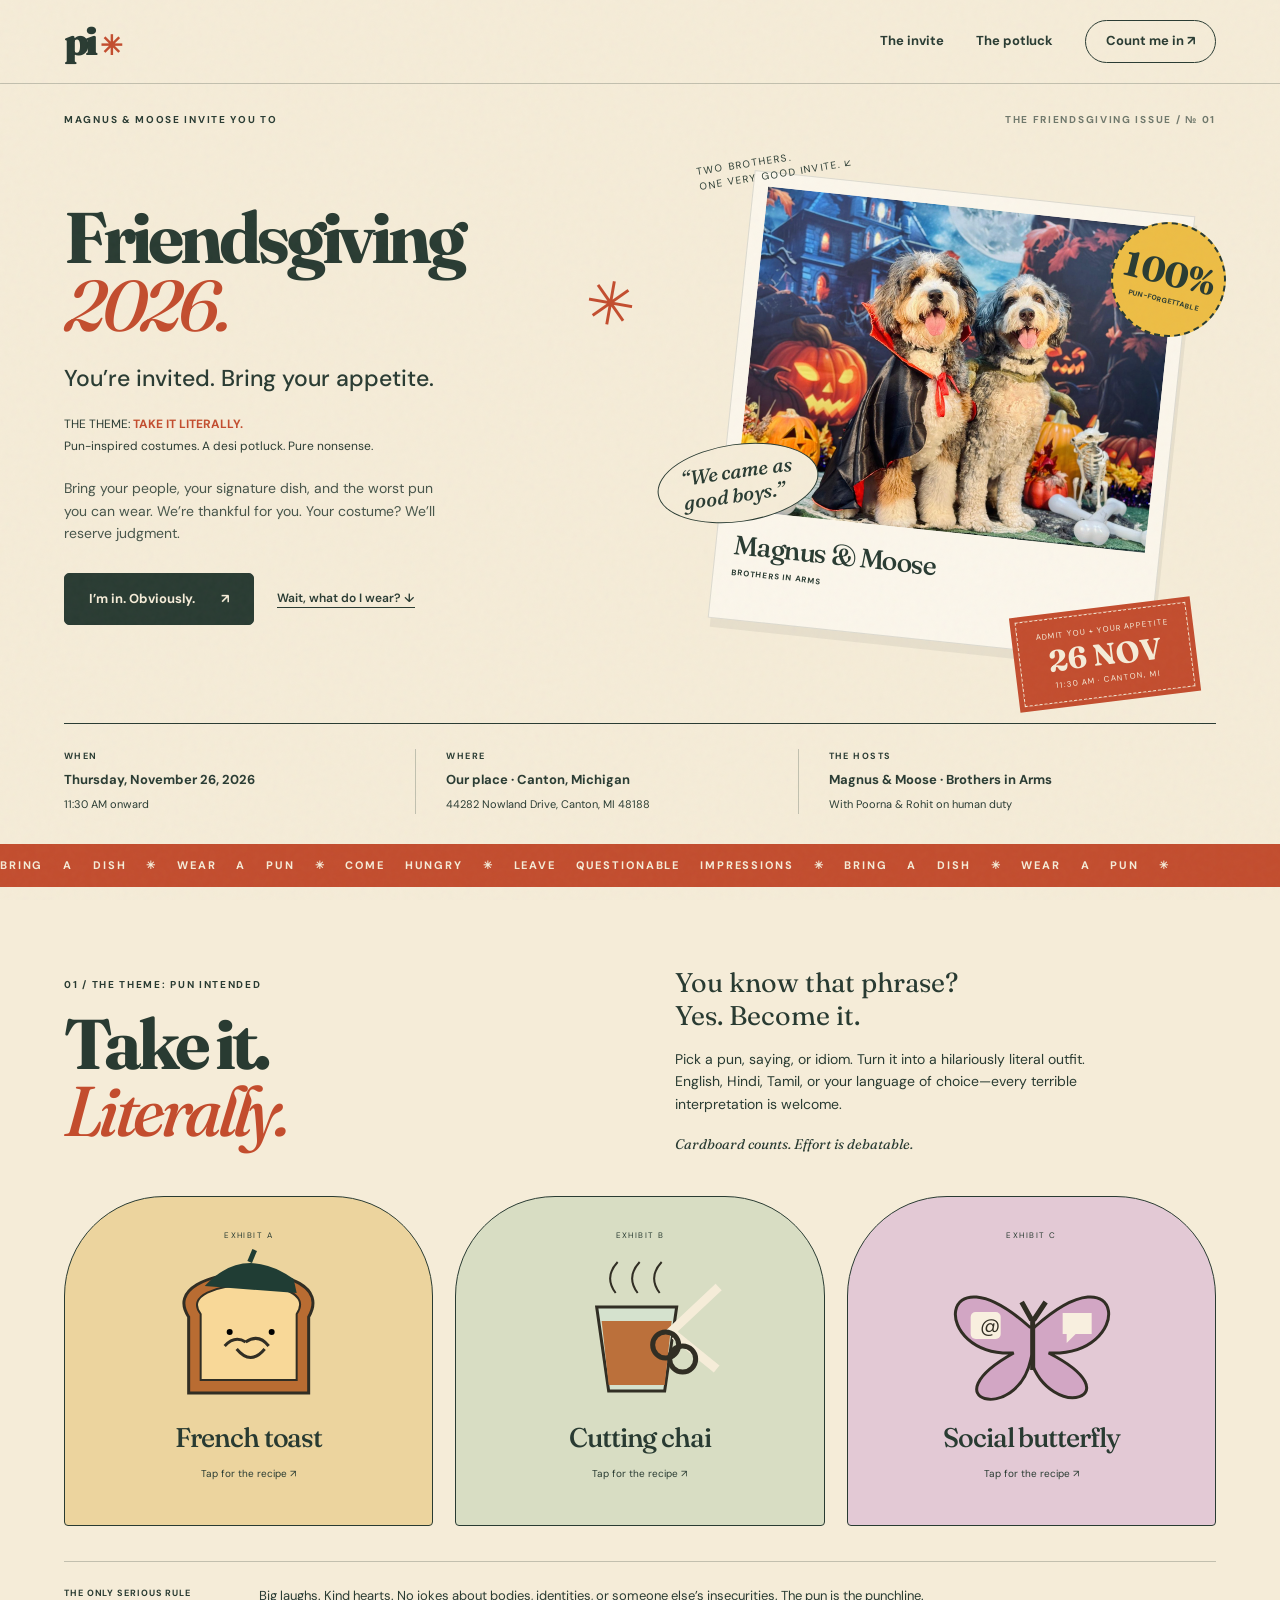
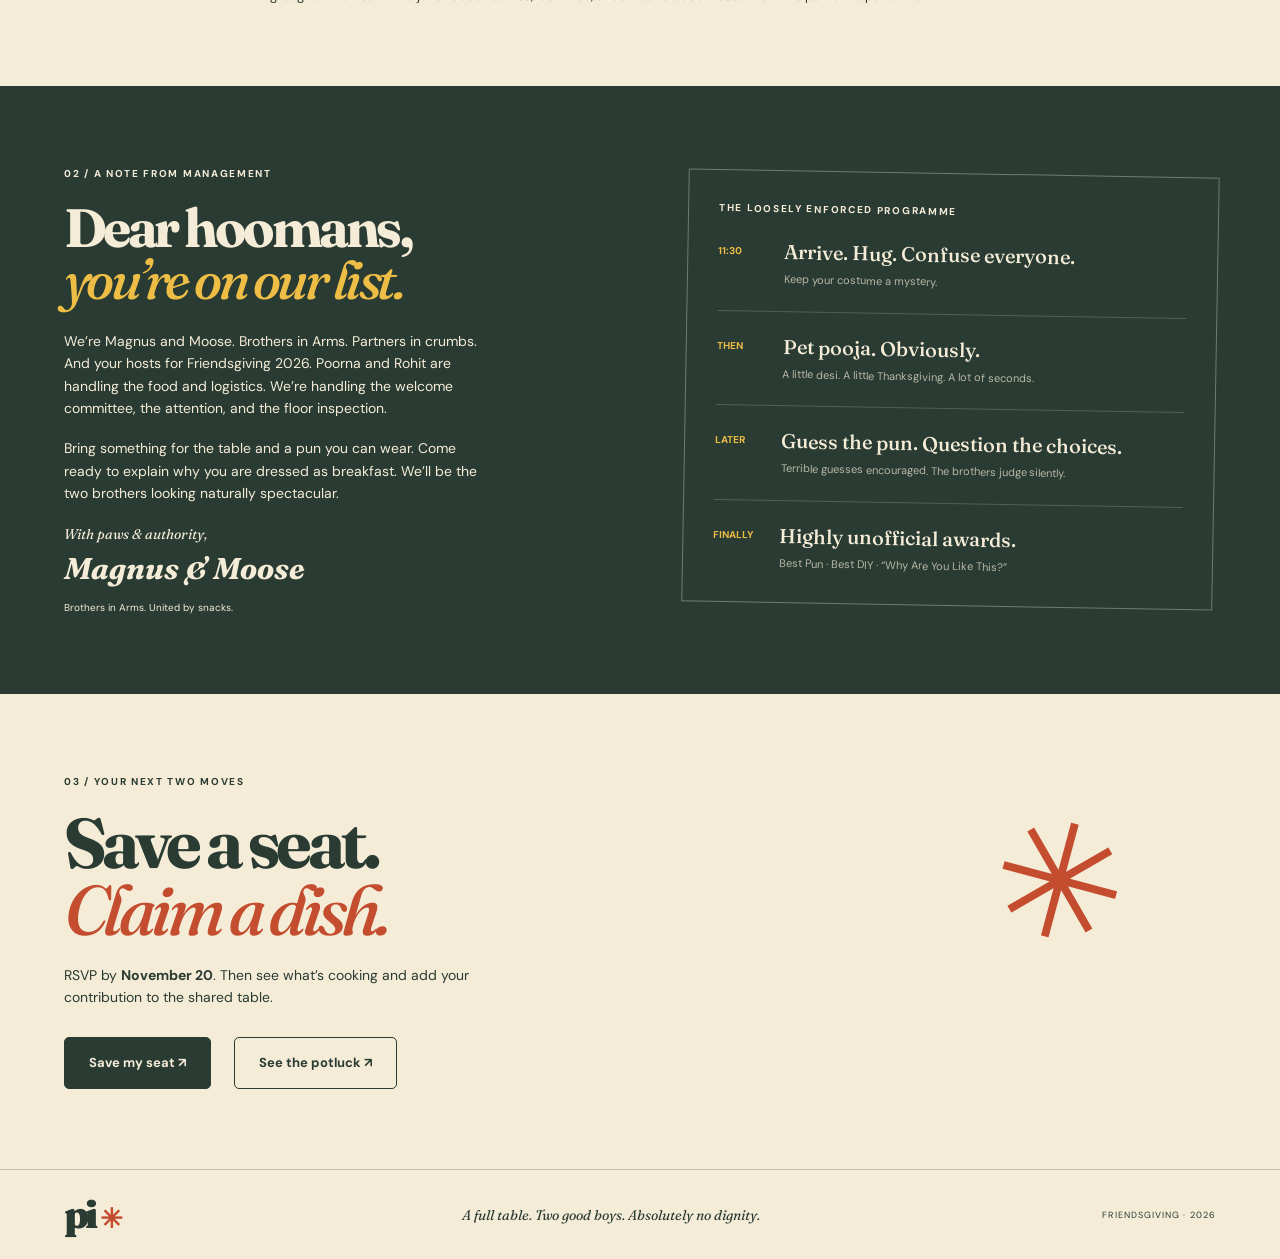
==== index.html @ 5d63e6e0 "Add files via upload" ====
<!doctype html><html lang="en"><head><meta charset="utf-8"><meta name="viewport" content="width=device-width, initial-scale=1"><meta name="theme-color" content="#f5ecd8"><meta name="robots" content="noindex,nofollow,noarchive"><meta name="description" content="Magnus & Moose — Brothers in Arms — invite you to a wonderfully ridiculous Friendsgiving. Bring a dish. Wear a pun."><title>You’re invited · Pun Intended</title><link rel="preconnect" href="https://fonts.googleapis.com"><link rel="preconnect" href="https://fonts.gstatic.com" crossorigin><link href="https://fonts.googleapis.com/css2?family=DM+Sans:wght@400;500;600;700&family=Fraunces:opsz,wght,SOFT,WONK@9..144,500,50,1;9..144,700,50,1;9..144,900,50,1&display=swap" rel="stylesheet"><link rel="stylesheet" href="assets/style.css"><script src="assets/config.js" defer></script><script src="assets/app.js" defer></script></head><body><header class="topbar"><a class="brand" href="index.html" aria-label="Pun Intended invitation">pi<span>✳</span></a><nav aria-label="Main navigation"><a href="index.html">The invite</a><a href="potluck.html">The potluck</a><a class="nav-cta" href="rsvp.html">Count me in ↗</a></nav></header><div id="preview-note" class="preview-note" hidden>DESIGN PREVIEW · Form entries stay in this browser until the Google Sheet is connected.</div><main>
<section class="hero">
 <div class="hero-top"><span class="eyebrow">MAGNUS & MOOSE INVITE YOU TO</span><span class="edition">THE FRIENDSGIVING ISSUE / № 01</span></div>
 <div class="hero-layout"><div class="hero-copy"><h1 class="event-title">Friendsgiving<br><em>2026.</em><span class="title-star" aria-hidden="true">✳</span></h1><p class="subtitle">You’re invited. Bring your appetite.</p><p class="theme-label">THE THEME: <strong>TAKE IT LITERALLY.</strong><br>Pun-inspired costumes. A desi potluck. Pure nonsense.</p><p class="hero-description">Bring your people, your signature dish, and the worst pun you can wear. We’re thankful for you. Your costume? We’ll reserve judgment.</p><div class="actions"><a class="button" href="rsvp.html">I’m in. Obviously. <span>↗</span></a><a class="text-link" href="#dress-code">Wait, what do I wear? ↓</a></div></div>
 <div class="collage"><div class="orbit-note">TWO BROTHERS.<br>ONE VERY GOOD INVITE. ↙</div><figure class="magnus-card"><div class="photo-wrap brothers-photo"><img src="assets/magnus-and-moose.png" alt="Magnus and Moose posing together in their Halloween costumes"></div><figcaption><b>Magnus & Moose</b><span>BROTHERS IN ARMS</span></figcaption></figure><div class="stamp">100%<br><small>PUN-FORGETTABLE</small></div><div class="bubble">“We came as<br>good boys.”</div><div class="mini-ticket"><span>ADMIT YOU + YOUR APPETITE</span><b>26 NOV</b><span>11:30 AM · CANTON, MI</span></div></div></div>
 <div class="event-strip"><div><span>WHEN</span><strong data-party="date">Thursday, November 26, 2026</strong><small data-party="time">11:30 AM onward</small></div><div><span>WHERE</span><strong data-party="location">Our place · Canton, Michigan</strong><small data-party="address"></small></div><div><span>THE HOSTS</span><strong>Magnus & Moose · Brothers in Arms</strong><small>With Poorna & Rohit on human duty</small></div></div>
</section>
<div class="ticker" aria-hidden="true"><span>BRING A DISH ✳ WEAR A PUN ✳ COME HUNGRY ✳ LEAVE QUESTIONABLE IMPRESSIONS ✳ BRING A DISH ✳ WEAR A PUN ✳</span></div>
<section id="dress-code" class="dress-section section"><div class="section-intro"><div><span class="eyebrow">01 / THE THEME: PUN INTENDED</span><h2>Take it.<br><em>Literally.</em></h2></div><div><p class="large-copy">You know that phrase?<br>Yes. Become it.</p><p>Pick a pun, saying, or idiom. Turn it into a hilariously literal outfit. English, Hindi, Tamil, or your language of choice—every terrible interpretation is welcome.</p><p class="hand-note">Cardboard counts. Effort is debatable.</p></div></div>
<div class="pun-grid">
<button class="pun-card toast" aria-expanded="false"><span class="card-number">EXHIBIT A</span><svg viewBox="0 0 250 180" aria-hidden="true"><path d="M65 152V76C28 20 220 15 185 76V152Z" fill="#b96c32" stroke="#312e24" stroke-width="3"/><path d="M77 139V73C48 36 201 32 173 73V139Z" fill="#f8d898" stroke="#312e24" stroke-width="2"/><path d="M81 45Q120 3 170 38L173 52Z" fill="#203d34"/><path d="M126 21L131 9" stroke="#203d34" stroke-width="5"/><circle cx="106" cy="91" r="3"/><circle cx="148" cy="91" r="3"/><path d="M113 108Q127 125 141 108M122 101Q111 94 101 105M122 101Q135 92 145 105" fill="none" stroke="#312e24" stroke-width="3"/></svg><span class="pun-name">French toast</span><span class="pun-hint">Tap for the recipe ↗</span><span class="pun-reveal" hidden>Cardboard toast + a beret. Bonjour, carbs.</span></button>
<button class="pun-card chai" aria-expanded="false"><span class="card-number">EXHIBIT B</span><svg viewBox="0 0 250 180" aria-hidden="true"><path d="M82 66H162L150 150H94Z" fill="#d5e2ce" stroke="#312e24" stroke-width="3"/><path d="M87 80H157L150 144H94Z" fill="#bb703b"/><path d="M101 52Q89 36 103 21M123 52Q111 36 125 21M145 52Q133 36 147 21" fill="none" stroke="#312e24" stroke-width="2"/><path d="M155 92L204 46M160 94L202 128" stroke="#f5ecd8" stroke-width="9"/><circle cx="151" cy="104" r="13" fill="none" stroke="#312e24" stroke-width="5"/><circle cx="168" cy="118" r="13" fill="none" stroke="#312e24" stroke-width="5"/></svg><span class="pun-name">Cutting chai</span><span class="pun-hint">Tap for the recipe ↗</span><span class="pun-reveal" hidden>A tea-cup outfit + cardboard scissors. Ekdum literal.</span></button>
<button class="pun-card butterfly" aria-expanded="false"><span class="card-number">EXHIBIT C</span><svg viewBox="0 0 250 180" aria-hidden="true"><path d="M123 86C31 4 23 116 107 112C21 160 110 183 124 119C144 182 228 156 142 112C228 116 220 4 128 86Z" fill="#d2a6c4" stroke="#312e24" stroke-width="3"/><path d="M126 77V129M125 79L115 61M127 79L139 61" stroke="#312e24" stroke-width="5"/><rect x="64" y="71" width="30" height="27" rx="5" fill="#f8efdf"/><text x="73" y="91" font-size="20" fill="#312e24">@</text><path d="M156 72H185V93H169L160 102V93H156Z" fill="#f8efdf"/></svg><span class="pun-name">Social butterfly</span><span class="pun-hint">Tap for the recipe ↗</span><span class="pun-reveal" hidden>Butterfly wings + social-media icons. Very online, very airborne.</span></button></div>
<div class="golden-rule"><span>THE ONLY SERIOUS RULE</span><p>Big laughs. Kind hearts. No jokes about bodies, identities, or someone else’s insecurities. The pun is the punchline.</p></div></section>
<section class="host-section section"><div class="host-letter"><span class="eyebrow">02 / A NOTE FROM MANAGEMENT</span><h2>Dear hoomans,<br><em>you’re on our list.</em></h2><p>We’re Magnus and Moose. Brothers in Arms. Partners in crumbs. And your hosts for Friendsgiving 2026. Poorna and Rohit are handling the food and logistics. We’re handling the welcome committee, the attention, and the floor inspection.</p><p>Bring something for the table and a pun you can wear. Come ready to explain why you are dressed as breakfast. We’ll be the two brothers looking naturally spectacular.</p><p class="signature">With paws & authority,<br><b>Magnus & Moose</b><small>Brothers in Arms. United by snacks.</small></p></div><aside class="programme"><span class="eyebrow">THE LOOSELY ENFORCED PROGRAMME</span><div><b>11:30</b><p>Arrive. Hug. Confuse everyone.<small>Keep your costume a mystery.</small></p></div><div><b>THEN</b><p>Pet pooja. Obviously.<small>A little desi. A little Thanksgiving. A lot of seconds.</small></p></div><div><b>LATER</b><p>Guess the pun. Question the choices.<small>Terrible guesses encouraged. The brothers judge silently.</small></p></div><div><b>FINALLY</b><p>Highly unofficial awards.<small>Best Pun · Best DIY · “Why Are You Like This?”</small></p></div></aside></section>
<section class="closing section"><span class="eyebrow">03 / YOUR NEXT TWO MOVES</span><h2>Save a seat.<br><em>Claim a dish.</em></h2><p>RSVP by <strong data-party="deadline">November 20</strong>. Then see what’s cooking and add your contribution to the shared table.</p><div class="actions"><a class="button" href="rsvp.html">Save my seat ↗</a><a class="button outline" href="potluck.html">See the potluck ↗</a></div><span class="closing-flower" aria-hidden="true">✳</span></section>
</main><footer><a class="brand" href="index.html">pi<span>✳</span></a><p>A full table. Two good boys. Absolutely no dignity.</p><span>FRIENDSGIVING · 2026</span></footer><noscript><p class="notice">Please enable JavaScript for event details and forms.</p></noscript></body></html>
---- assets/style.css ----
:root{--paper:#f5ecd8;--ink:#293b32;--orange:#c34d2e;--yellow:#edbd45;--line:#293b3240;--serif:'Fraunces',Georgia,serif;--sans:'DM Sans',Arial,sans-serif}*{box-sizing:border-box}html{scroll-behavior:smooth;scroll-padding-top:30px}body{margin:0;background:var(--paper);color:var(--ink);font-family:var(--sans);font-size:16px;line-height:1.6}body:before{position:fixed;inset:0;pointer-events:none;content:'';opacity:.13;z-index:20;background-image:url("data:image/svg+xml,%3Csvg viewBox='0 0 180 180' xmlns='http://www.w3.org/2000/svg'%3E%3Cfilter id='n'%3E%3CfeTurbulence type='fractalNoise' baseFrequency='.8' numOctaves='3' stitchTiles='stitch'/%3E%3C/filter%3E%3Cpath fill='%23000' filter='url(%23n)' opacity='.25' d='M0 0h180v180H0z'/%3E%3C/svg%3E")}a{color:inherit}button,input,select,textarea{font:inherit}button,a,input,select,textarea{-webkit-tap-highlight-color:transparent}button{cursor:pointer}a:focus-visible,button:focus-visible,input:focus-visible,select:focus-visible,textarea:focus-visible{outline:3px solid #bf502e;outline-offset:5px}[hidden]{display:none!important}.topbar{max-width:1320px;margin:auto;padding:20px 5%;display:flex;align-items:center;justify-content:space-between;border-bottom:1px solid var(--line)}.brand{font:900 39px/1 var(--serif);text-decoration:none;letter-spacing:-4px}.brand span{color:var(--orange);font-size:27px;padding-left:6px}.topbar nav{display:flex;gap:32px;align-items:center;font-size:13px;font-weight:700}.topbar nav a{text-decoration:none}.topbar nav a:hover{color:var(--orange)}.nav-cta{border:1px solid var(--ink);border-radius:40px;padding:10px 20px}.preview-note{background:#e2ddbd;text-align:center;padding:8px 15px;font-size:11px;letter-spacing:.05em}.hero{max-width:1320px;margin:auto;padding:28px 5% 0}.hero-top{display:flex;justify-content:space-between;gap:20px}.eyebrow,.edition{font-size:10px;font-weight:700;letter-spacing:.17em}.eyebrow{display:block}.edition{opacity:.65}.hero-layout{display:grid;grid-template-columns:1.08fr 1fr;gap:30px;align-items:center;padding:44px 0 66px}.hero-copy{position:relative}h1,h2,p,figure{margin:0}h1,h2{font-family:var(--serif);font-weight:700;letter-spacing:-.065em;line-height:.95}h1{font-size:clamp(75px,8.5vw,122px)}h1 em,h2 em{font-weight:500;color:var(--orange)}.hero h1{position:relative}.title-star{font:80px/1 var(--sans);color:var(--orange);position:absolute;top:4px;margin-left:22px;transform:rotate(10deg)}.subtitle{font-size:23px;line-height:1.3;margin-top:25px;font-weight:500}.hero-description{max-width:390px;font-size:14px;margin-top:20px;opacity:.85}.actions{display:flex;gap:23px;align-items:center;flex-wrap:wrap;margin-top:28px}.button{display:inline-flex;align-items:center;justify-content:center;gap:26px;border:1px solid var(--ink);background:var(--ink);color:var(--paper);padding:15px 24px;border-radius:5px;text-decoration:none;font-size:13px;font-weight:700;transition:transform .2s,background .2s;min-height:49px}.button:hover{background:#3c5143;transform:translateY(-2px)}.button:disabled{opacity:.55;cursor:wait;transform:none}.outline{background:transparent;color:var(--ink)}.outline:hover{background:#e7dcc4}.text-link,.back-link{font-size:12px;text-underline-offset:5px;font-weight:600}.collage{position:relative;min-height:485px;margin:0 15px 0 35px}.magnus-card{position:absolute;inset:20px 28px 15px 18px;background:#fbf6eb;padding:14px 14px 20px;box-shadow:3px 9px 0 #293b3212;transform:rotate(6deg);border:1px solid #293b3225}.photo-wrap{height:325px;background:#d4c9a8;overflow:hidden}.photo-wrap img{width:100%;height:100%;object-fit:cover;object-position:center 45%}.magnus-card figcaption{font:500 35px var(--serif);padding:10px 4px 0;display:flex;gap:15px;align-items:center;justify-content:space-between}.magnus-card figcaption span{font:700 8px/1.7 var(--sans);letter-spacing:.1em;max-width:75px}.orbit-note{position:absolute;top:-20px;left:-15px;font-size:10px;line-height:1.5;letter-spacing:.12em;transform:rotate(-9deg);z-index:2}.stamp{position:absolute;right:-25px;top:50px;width:115px;height:115px;display:flex;flex-direction:column;justify-content:center;text-align:center;background:var(--yellow);border-radius:50%;border:2px dashed var(--ink);font:700 35px/1 var(--serif);z-index:2;transform:rotate(14deg)}.stamp small{font:700 7px var(--sans);letter-spacing:.06em;margin-top:6px}.bubble{position:absolute;left:-55px;bottom:80px;padding:14px 24px;background:var(--paper);border:1.5px solid var(--ink);border-radius:50%;font:500 italic 20px/1.2 var(--serif);z-index:2;transform:rotate(-8deg)}.mini-ticket{position:absolute;bottom:-20px;right:10px;transform:rotate(-7deg);background:var(--orange);color:var(--paper);padding:18px 35px;border:1px dashed var(--paper);outline:5px solid var(--orange);text-align:center;z-index:3}.mini-ticket span{display:block;font-size:8px;letter-spacing:.12em}.mini-ticket b{display:block;font:700 37px var(--serif)}.event-strip{border-top:1px solid var(--ink);padding:25px 0 30px;display:grid;grid-template-columns:1fr 1fr 1.1fr;gap:30px}.event-strip>div{border-right:1px solid var(--line);padding-right:12px}.event-strip>div:last-child{border:0}.event-strip span{font-size:9px;letter-spacing:.16em;display:block;margin-bottom:7px;font-weight:700}.event-strip strong{display:block;font-size:13px}.event-strip small{font-size:11px;display:block;margin-top:5px}.ticker{overflow:hidden;background:var(--orange);color:var(--paper);padding:13px 0;white-space:nowrap;font-size:11px;font-weight:700;letter-spacing:.17em}.ticker span{display:block;width:max-content;word-spacing:15px;animation:drift 45s linear infinite}@keyframes drift{to{transform:translateX(-30%)}}.section{max-width:1320px;margin:auto;padding:80px 5%}h2{font-size:clamp(47px,5.5vw,76px)}.section-intro{display:grid;grid-template-columns:1fr 1fr;gap:70px;align-items:center}.section-intro h2{margin-top:18px}.section-intro>div:last-child{max-width:420px}.large-copy{font-family:var(--serif);font-size:27px;line-height:1.2;margin-bottom:16px}.section-intro p:not(.large-copy){font-size:14px}.hand-note{font-family:var(--serif);font-style:italic;margin-top:18px}.pun-grid{display:grid;grid-template-columns:repeat(3,1fr);gap:22px;margin-top:40px}.pun-card{border:1px solid var(--ink);text-align:left;background:#ecd49e;padding:18px 22px 24px;color:var(--ink);border-radius:100px 100px 4px 4px;transition:transform .2s;display:flex;flex-direction:column;align-items:center;min-height:330px}.pun-card:nth-child(2){background:#d8ddc3}.pun-card:nth-child(3){background:#e3c9d5}.pun-card:hover{transform:rotate(-2deg)}.card-number{font-size:8px;letter-spacing:.18em;padding-top:14px}.pun-card svg{width:100%;height:180px}.pun-name{font:500 27px var(--serif);letter-spacing:-.04em}.pun-hint{font-size:10px;margin-top:12px}.pun-reveal{font-size:12px;text-align:center;margin-top:12px}.golden-rule{margin-top:35px;border-top:1px solid var(--line);padding-top:24px;display:flex;align-items:start;gap:45px}.golden-rule span{font-size:9px;letter-spacing:.1em;font-weight:700;min-width:150px}.golden-rule p{max-width:720px;font-size:13px}.host-section{background:var(--ink);color:var(--paper);display:grid;grid-template-columns:1fr 1fr;gap:90px;max-width:none;padding-left:max(5%,calc((100vw - 1188px)/2));padding-right:max(5%,calc((100vw - 1188px)/2))}.host-letter h2{font-size:54px;margin:20px 0 25px}.host-letter h2 em{color:var(--yellow)}.host-letter>p{font-size:14px;max-width:430px;margin-top:18px}.signature{font-family:var(--serif);font-style:italic}.signature b{font-size:30px}.signature small{display:block;font:10px var(--sans);margin-top:8px}.programme{border:1px solid #f5ecd85a;padding:30px;transform:rotate(1deg);align-self:center}.programme>div{display:flex;gap:24px;border-bottom:1px solid #f5ecd833;padding:22px 0}.programme>div:last-child{border:0;padding-bottom:0}.programme>div>b{font-size:10px;min-width:42px;padding-top:5px;color:var(--yellow)}.programme p{font:500 20px/1.3 var(--serif)}.programme small{display:block;font:11px/1.6 var(--sans);opacity:.7;margin-top:6px}.closing{position:relative}.closing h2{margin:20px 0}.closing p{max-width:480px;font-size:14px}.closing-flower{position:absolute;right:12%;top:110px;font-size:160px;line-height:1;color:var(--orange);transform:rotate(15deg)}footer{border-top:1px solid var(--line);padding:25px 5%;max-width:1320px;margin:auto;display:flex;align-items:center;justify-content:space-between;gap:20px}footer p{font:italic 14px var(--serif)}footer>span{font-size:9px;letter-spacing:.12em}.form-page{display:grid;grid-template-columns:1fr 1fr;gap:80px;align-items:start;min-height:76vh}.form-heading h1,.board-heading h1{font-size:clamp(60px,6.5vw,90px)}.back-link{display:block;margin-bottom:45px}.form-heading .eyebrow{margin-bottom:22px}.form-heading>p{margin-top:25px;font-size:15px}.date-chip{display:inline-block;border:1px solid var(--ink);padding:8px 18px;border-radius:30px;font-size:11px;font-weight:700;margin-top:25px}.small-copy{font-size:12px!important;opacity:.75;max-width:320px}.form-panel{background:#fcf7eb;padding:35px;border:1px solid var(--line);border-radius:6px}.form-panel label{display:block;font-size:12px;font-weight:600;margin-bottom:24px}input:not([type=radio]),textarea,select{display:block;width:100%;border:1px solid #293b3260;background:transparent;padding:12px 13px;border-radius:3px;margin-top:8px;font-size:14px;color:var(--ink)}textarea{resize:vertical}input::placeholder,textarea::placeholder{color:#6d7267;font-size:12px}.optional{font-weight:400;opacity:.6;padding-left:6px}fieldset{padding:0;margin:0 0 25px;border:0}legend{font-size:12px;font-weight:600;margin-bottom:12px}.choice-row{display:flex;gap:10px}.choice-row label{position:relative;flex:1;cursor:pointer;margin:0}.choice-row input{position:absolute;opacity:0}.choice-row span{display:block;border:1px solid var(--line);padding:13px 10px;border-radius:3px;text-align:center;font-size:11px}.choice-row input:checked+span{background:var(--ink);color:var(--paper)}.choice-row input:focus-visible+span{outline:3px solid var(--orange);outline-offset:3px}.two-col{display:grid;grid-template-columns:1fr 1fr;gap:15px}.full{width:100%}.honeypot{position:absolute!important;left:-10000px;top:auto;width:1px;height:1px;overflow:hidden}.form-status{font-size:12px;margin-top:16px;min-height:20px;overflow-wrap:anywhere}.form-status.error{color:#aa2d1a}.form-status.ok{color:#28613c}.success{text-align:center;padding:30px 0}.success-mark{display:block;font-size:80px;color:var(--orange);line-height:1;margin-bottom:22px}.success h2{font-size:42px;margin:20px 0}.success p{font-size:14px;margin-bottom:30px}.success .text-link{display:block;margin-top:20px}.board-heading{padding-bottom:45px}.board-title{display:flex;align-items:end;justify-content:space-between;gap:50px;margin:25px 0 45px}.board-title>div p{font-size:14px;margin-bottom:20px}.board-meta{display:flex;justify-content:space-between;align-items:center;border-top:1px solid var(--ink);padding-top:20px;font-size:12px}.text-button{background:none;border:0;text-decoration:underline;text-underline-offset:4px;font-size:12px;color:var(--ink)}.filters{display:flex;gap:10px;flex-wrap:wrap;margin:15px 0 25px}.filters button{border:1px solid var(--line);border-radius:25px;background:transparent;color:var(--ink);padding:8px 18px;font-size:12px}.filters button.active{background:var(--ink);color:var(--paper)}.dish-board{display:grid;grid-template-columns:repeat(3,1fr);gap:18px;min-height:150px}.dish-card{border:1px solid var(--line);background:#fbf4e4;padding:24px;position:relative;overflow-wrap:anywhere}.dish-card:before{content:'✳';position:absolute;right:18px;top:10px;font-size:28px;color:#c34d2e70}.dish-card[data-category=Main]{background:#dfe3cf}.dish-card[data-category=Side]{background:#eed6b0}.dish-card[data-category=Dessert]{background:#e7d2db}.dish-card .category{font-size:9px;text-transform:uppercase;letter-spacing:.13em}.dish-card h3{font:500 27px/1.2 var(--serif);margin:22px 0 18px;letter-spacing:-.04em}.dish-card p{font-size:12px}.empty-state{grid-column:1/-1;border:1px dashed var(--line);padding:45px;text-align:center}.empty-state h3{font:500 28px var(--serif);margin:0 0 12px}.empty-state p{font-size:13px}.add-section{display:grid;grid-template-columns:.8fr 1.2fr;gap:75px;border-top:1px solid var(--line);align-items:start}.add-section h2{margin:20px 0 25px}.add-section>div>p{font-size:14px;margin-bottom:24px}.dish-row{border-top:1px dashed var(--line);padding-top:20px;margin-top:18px}.dish-row-header{display:flex;justify-content:space-between;align-items:center;margin-bottom:12px;font-size:10px;font-weight:700;letter-spacing:.1em}.remove-row{background:none;border:0;font-size:11px;color:#a33c26;letter-spacing:normal}.dish-row label{margin-bottom:15px}.dish-row .two-col{grid-template-columns:1.3fr 1fr}.add-row{background:transparent;border:1px dashed var(--ink);padding:10px;width:100%;margin:10px 0 25px;color:var(--ink);font-size:12px}.notice{padding:20px;text-align:center}.demo-badge{font-size:8px;border:1px solid var(--line);padding:2px 4px;position:absolute;bottom:10px;right:10px;letter-spacing:.1em}
@media(min-width:1500px){.hero-layout{padding-top:65px;padding-bottom:85px}}@media(max-width:900px){.hero-layout{gap:10px}.collage{min-height:420px;margin-left:15px}.photo-wrap{height:275px}.stamp{width:95px;height:95px;right:-15px}.bubble{left:-20px;bottom:65px;font-size:17px}.mini-ticket{padding:14px 20px;right:-5px}.hero-description{max-width:330px}.actions{gap:17px}.title-star{font-size:55px;margin-left:12px}.host-section{gap:40px}.form-page{gap:35px}.board-title{gap:20px}.board-title h1{font-size:66px}.add-section{gap:35px}.dish-board{grid-template-columns:repeat(2,1fr)}}
@media(max-width:650px){.topbar{padding:17px 6%}.topbar nav{gap:15px;font-size:11px}.nav-cta{padding:8px 12px}.brand{font-size:34px}.hero{padding:25px 6% 0}.edition{display:none}.hero-layout{grid-template-columns:1fr;padding:35px 0 45px;gap:42px}.hero h1{font-size:96px;max-width:360px}.subtitle{font-size:21px;margin-top:22px}.hero-description{max-width:370px}.title-star{top:0;font-size:62px;margin-left:15px}.actions{gap:20px}.collage{width:310px;max-width:90%;min-height:410px;margin:15px auto 10px}.magnus-card{inset:8px 15px 20px 8px}.photo-wrap{height:260px}.magnus-card figcaption{font-size:30px}.stamp{right:-14px;top:26px}.orbit-note{left:0;top:-28px}.bubble{bottom:75px;left:-13px}.mini-ticket{bottom:-3px;right:-5px}.event-strip{grid-template-columns:1fr;gap:18px;padding:25px 0}.event-strip>div{border-right:0;border-bottom:1px solid var(--line);padding-bottom:18px}.event-strip span{margin-bottom:4px}.event-strip strong{font-size:14px}.event-strip small{font-size:12px}.section{padding:55px 6%}.section-intro{grid-template-columns:1fr;gap:25px}.section-intro h2{font-size:65px}.large-copy{font-size:25px}.pun-grid{grid-template-columns:1fr;gap:20px;max-width:350px;margin:30px auto 0}.pun-card{min-height:320px}.pun-card svg{height:190px}.golden-rule{display:block}.golden-rule p{margin-top:12px}.host-section{grid-template-columns:1fr;gap:40px}.host-letter h2{font-size:45px}.programme{padding:24px}.closing h2{font-size:62px}.closing-flower{font-size:75px;right:7%;top:60px;opacity:.3}.closing p{max-width:300px}footer{flex-wrap:wrap;padding:25px 6%}footer p{font-size:12px}footer>span{width:100%;font-size:8px}.form-page{grid-template-columns:1fr;gap:30px}.back-link{margin-bottom:30px}.form-heading h1{font-size:73px}.form-panel{padding:25px 20px}.form-heading .small-copy{margin-top:15px}.choice-row{gap:7px}.board-title{display:block;margin-top:20px}.board-title h1{font-size:64px}.board-title>div{margin-top:25px}.board-meta{gap:15px}.board-meta>span{max-width:190px}.filters{gap:7px}.filters button{padding:8px 12px;font-size:11px}.dish-board{grid-template-columns:1fr}.dish-card{min-height:175px}.add-section{grid-template-columns:1fr;gap:20px}.add-section h2{font-size:65px}.dish-row .two-col{grid-template-columns:1fr;gap:0}.preview-note{font-size:10px}.empty-state{padding:35px 20px}}
.hero h1.event-title{font-size:clamp(48px,5.6vw,79px);letter-spacing:-.06em}.event-title .title-star{right:16px;top:auto;bottom:5px;font-size:60px}.theme-label{font-size:12px;line-height:1.8;margin-top:20px}.theme-label strong{color:var(--orange)}.rsvp-event{display:block;font-size:12px;font-weight:700;letter-spacing:.14em;margin-bottom:18px}.cutout-photo{background:#e4cb99}.cutout-photo img{object-fit:contain;object-position:center bottom;padding:12px 3px 0;filter:drop-shadow(2px 5px 2px #293b3220)}
@media(max-width:650px){.title-star{right:6px;top:6px;margin:0;font-size:51px}.hero h1.event-title{font-size:clamp(42px,11vw,68px)}.event-title .title-star{font-size:42px;right:20px;top:auto;bottom:0}}
.brothers-photo img{object-fit:cover;object-position:50% 50%}.magnus-card figcaption:has(b){display:block}.magnus-card figcaption b{font-size:clamp(21px,2.1vw,30px);font-weight:500;letter-spacing:-.05em}.magnus-card figcaption:has(b) span{display:block;max-width:none;margin-top:3px}.collage:has(.brothers-photo) .bubble{bottom:135px}.collage:has(.brothers-photo) .mini-ticket{bottom:-40px;padding:10px 18px}.collage:has(.brothers-photo) .mini-ticket b{font-size:30px}
@media(max-width:650px){.magnus-card figcaption b{font-size:24px}}
@media(prefers-reduced-motion:reduce){html{scroll-behavior:auto}*,*:before,*:after{animation:none!important;transition:none!important}}
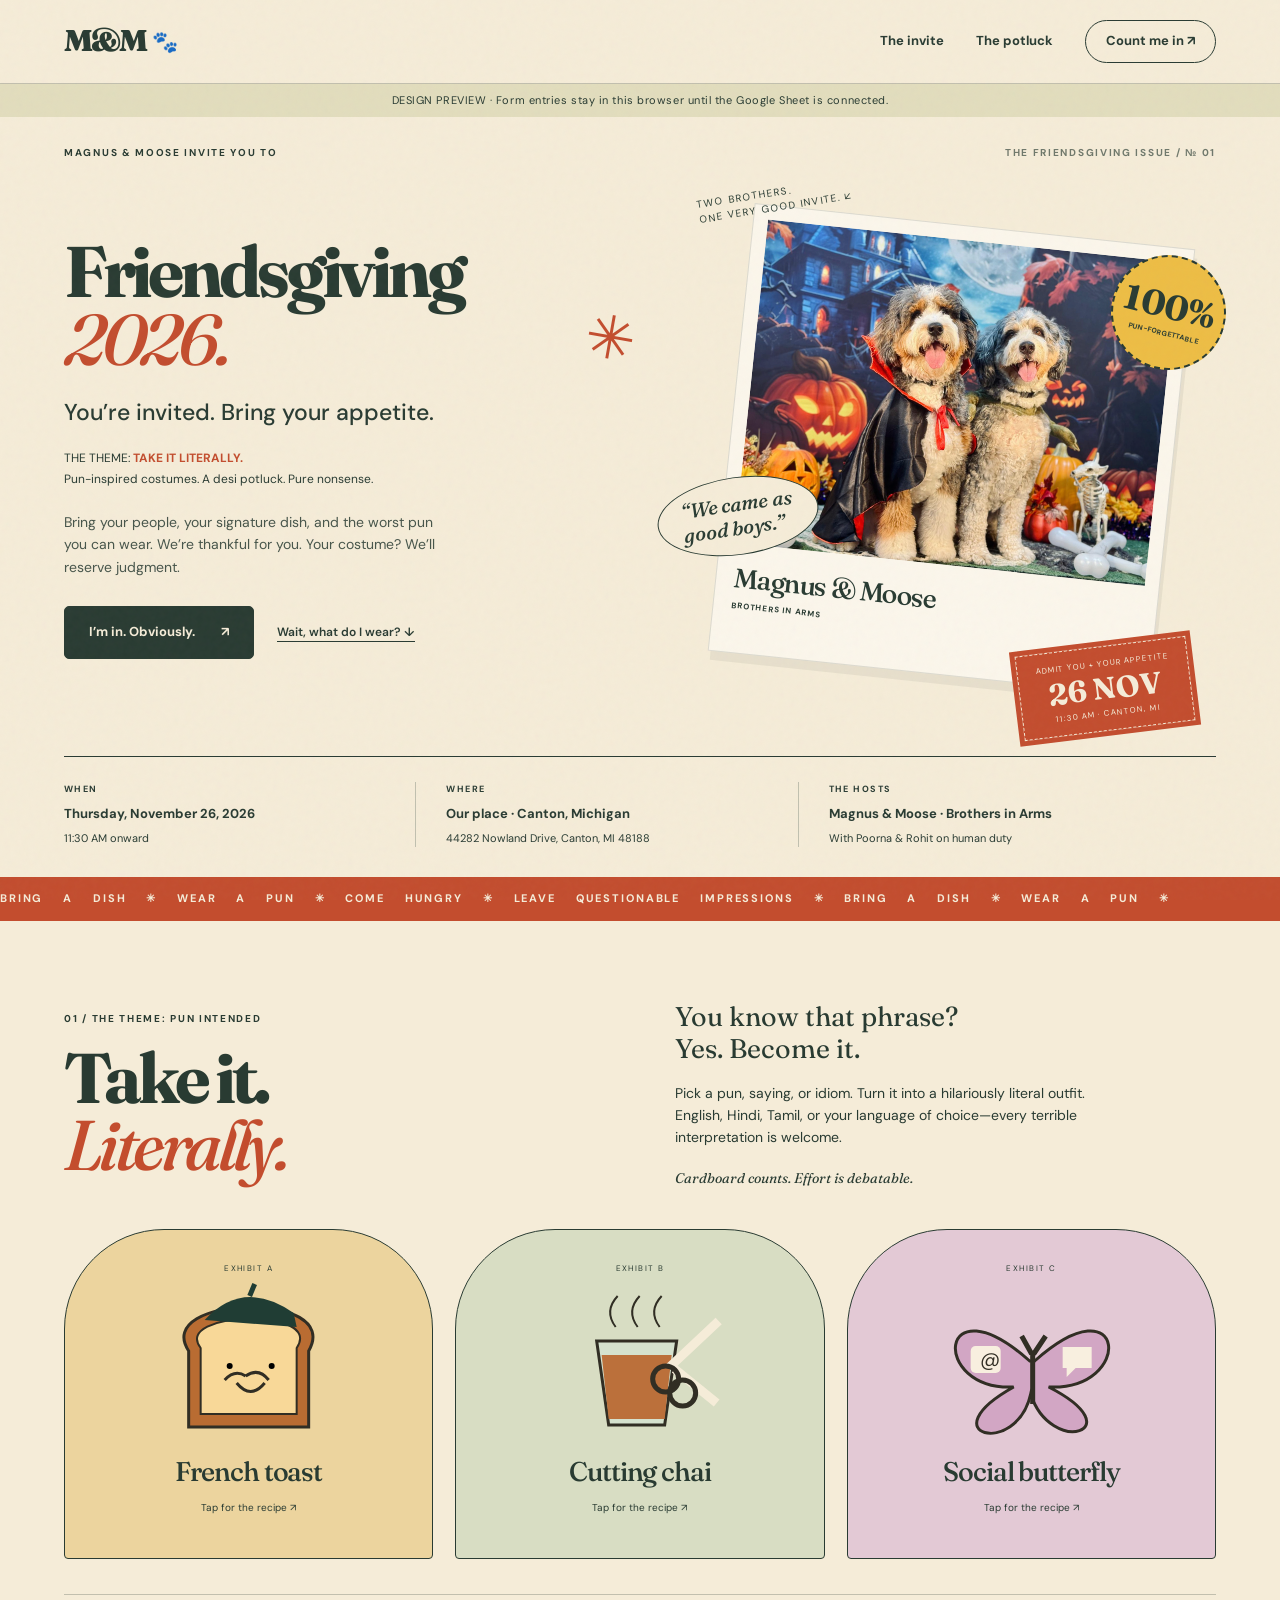
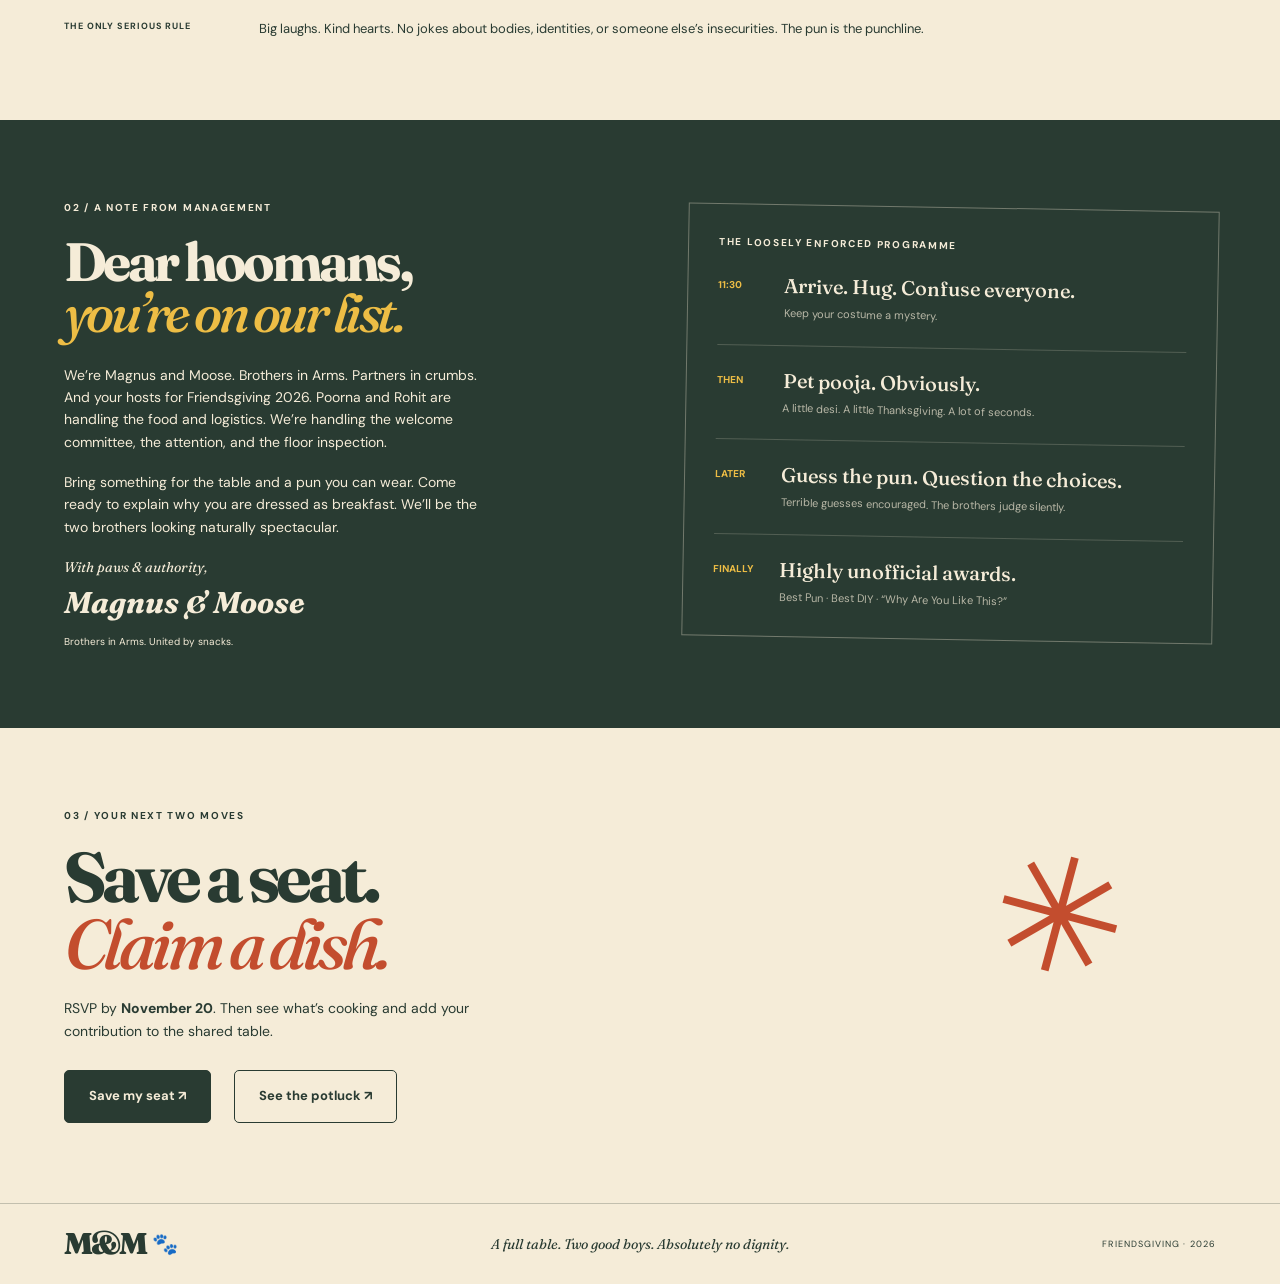
==== commit a3a5106c: "Add files via upload" ====
--- a/index.html
+++ b/index.html
@@ -1,4 +1,4 @@
-<!doctype html><html lang="en"><head><meta charset="utf-8"><meta name="viewport" content="width=device-width, initial-scale=1"><meta name="theme-color" content="#f5ecd8"><meta name="robots" content="noindex,nofollow,noarchive"><meta name="description" content="Magnus & Moose — Brothers in Arms — invite you to a wonderfully ridiculous Friendsgiving. Bring a dish. Wear a pun."><title>You’re invited · Pun Intended</title><link rel="preconnect" href="https://fonts.googleapis.com"><link rel="preconnect" href="https://fonts.gstatic.com" crossorigin><link href="https://fonts.googleapis.com/css2?family=DM+Sans:wght@400;500;600;700&family=Fraunces:opsz,wght,SOFT,WONK@9..144,500,50,1;9..144,700,50,1;9..144,900,50,1&display=swap" rel="stylesheet"><link rel="stylesheet" href="assets/style.css"><script src="assets/config.js" defer></script><script src="assets/app.js" defer></script></head><body><header class="topbar"><a class="brand" href="index.html" aria-label="Pun Intended invitation">pi<span>✳</span></a><nav aria-label="Main navigation"><a href="index.html">The invite</a><a href="potluck.html">The potluck</a><a class="nav-cta" href="rsvp.html">Count me in ↗</a></nav></header><div id="preview-note" class="preview-note" hidden>DESIGN PREVIEW · Form entries stay in this browser until the Google Sheet is connected.</div><main>
+<!doctype html><html lang="en"><head><meta charset="utf-8"><meta name="viewport" content="width=device-width, initial-scale=1"><meta name="theme-color" content="#f5ecd8"><meta name="robots" content="noindex,nofollow,noarchive"><meta name="description" content="Magnus & Moose — Brothers in Arms — invite you to a wonderfully ridiculous Friendsgiving. Bring a dish. Wear a pun."><title>You’re invited · Pun Intended</title><link rel="preconnect" href="https://fonts.googleapis.com"><link rel="preconnect" href="https://fonts.gstatic.com" crossorigin><link href="https://fonts.googleapis.com/css2?family=DM+Sans:wght@400;500;600;700&family=Fraunces:opsz,wght,SOFT,WONK@9..144,500,50,1;9..144,700,50,1;9..144,900,50,1&display=swap" rel="stylesheet"><link rel="stylesheet" href="assets/style.css"><script src="assets/config.js" defer></script><script src="assets/app.js" defer></script></head><body><header class="topbar"><a class="brand" href="index.html" aria-label="Magnus and Moose Friendsgiving invitation">M&amp;M<span aria-hidden="true">🐾</span></a><nav aria-label="Main navigation"><a href="index.html">The invite</a><a href="potluck.html">The potluck</a><a class="nav-cta" href="rsvp.html">Count me in ↗</a></nav></header><div id="preview-note" class="preview-note" hidden>DESIGN PREVIEW · Form entries stay in this browser until the Google Sheet is connected.</div><main>
 <section class="hero">
  <div class="hero-top"><span class="eyebrow">MAGNUS & MOOSE INVITE YOU TO</span><span class="edition">THE FRIENDSGIVING ISSUE / № 01</span></div>
  <div class="hero-layout"><div class="hero-copy"><h1 class="event-title">Friendsgiving<br><em>2026.</em><span class="title-star" aria-hidden="true">✳</span></h1><p class="subtitle">You’re invited. Bring your appetite.</p><p class="theme-label">THE THEME: <strong>TAKE IT LITERALLY.</strong><br>Pun-inspired costumes. A desi potluck. Pure nonsense.</p><p class="hero-description">Bring your people, your signature dish, and the worst pun you can wear. We’re thankful for you. Your costume? We’ll reserve judgment.</p><div class="actions"><a class="button" href="rsvp.html">I’m in. Obviously. <span>↗</span></a><a class="text-link" href="#dress-code">Wait, what do I wear? ↓</a></div></div>
@@ -14,4 +14,4 @@
 <div class="golden-rule"><span>THE ONLY SERIOUS RULE</span><p>Big laughs. Kind hearts. No jokes about bodies, identities, or someone else’s insecurities. The pun is the punchline.</p></div></section>
 <section class="host-section section"><div class="host-letter"><span class="eyebrow">02 / A NOTE FROM MANAGEMENT</span><h2>Dear hoomans,<br><em>you’re on our list.</em></h2><p>We’re Magnus and Moose. Brothers in Arms. Partners in crumbs. And your hosts for Friendsgiving 2026. Poorna and Rohit are handling the food and logistics. We’re handling the welcome committee, the attention, and the floor inspection.</p><p>Bring something for the table and a pun you can wear. Come ready to explain why you are dressed as breakfast. We’ll be the two brothers looking naturally spectacular.</p><p class="signature">With paws & authority,<br><b>Magnus & Moose</b><small>Brothers in Arms. United by snacks.</small></p></div><aside class="programme"><span class="eyebrow">THE LOOSELY ENFORCED PROGRAMME</span><div><b>11:30</b><p>Arrive. Hug. Confuse everyone.<small>Keep your costume a mystery.</small></p></div><div><b>THEN</b><p>Pet pooja. Obviously.<small>A little desi. A little Thanksgiving. A lot of seconds.</small></p></div><div><b>LATER</b><p>Guess the pun. Question the choices.<small>Terrible guesses encouraged. The brothers judge silently.</small></p></div><div><b>FINALLY</b><p>Highly unofficial awards.<small>Best Pun · Best DIY · “Why Are You Like This?”</small></p></div></aside></section>
 <section class="closing section"><span class="eyebrow">03 / YOUR NEXT TWO MOVES</span><h2>Save a seat.<br><em>Claim a dish.</em></h2><p>RSVP by <strong data-party="deadline">November 20</strong>. Then see what’s cooking and add your contribution to the shared table.</p><div class="actions"><a class="button" href="rsvp.html">Save my seat ↗</a><a class="button outline" href="potluck.html">See the potluck ↗</a></div><span class="closing-flower" aria-hidden="true">✳</span></section>
-</main><footer><a class="brand" href="index.html">pi<span>✳</span></a><p>A full table. Two good boys. Absolutely no dignity.</p><span>FRIENDSGIVING · 2026</span></footer><noscript><p class="notice">Please enable JavaScript for event details and forms.</p></noscript></body></html>+</main><footer><a class="brand" href="index.html">M&amp;M<span aria-hidden="true">🐾</span></a><p>A full table. Two good boys. Absolutely no dignity.</p><span>FRIENDSGIVING · 2026</span></footer><noscript><p class="notice">Please enable JavaScript for event details and forms.</p></noscript></body></html>
--- a/assets/style.css
+++ b/assets/style.css
@@ -1,8 +1,12 @@
-:root{--paper:#f5ecd8;--ink:#293b32;--orange:#c34d2e;--yellow:#edbd45;--line:#293b3240;--serif:'Fraunces',Georgia,serif;--sans:'DM Sans',Arial,sans-serif}*{box-sizing:border-box}html{scroll-behavior:smooth;scroll-padding-top:30px}body{margin:0;background:var(--paper);color:var(--ink);font-family:var(--sans);font-size:16px;line-height:1.6}body:before{position:fixed;inset:0;pointer-events:none;content:'';opacity:.13;z-index:20;background-image:url("data:image/svg+xml,%3Csvg viewBox='0 0 180 180' xmlns='http://www.w3.org/2000/svg'%3E%3Cfilter id='n'%3E%3CfeTurbulence type='fractalNoise' baseFrequency='.8' numOctaves='3' stitchTiles='stitch'/%3E%3C/filter%3E%3Cpath fill='%23000' filter='url(%23n)' opacity='.25' d='M0 0h180v180H0z'/%3E%3C/svg%3E")}a{color:inherit}button,input,select,textarea{font:inherit}button,a,input,select,textarea{-webkit-tap-highlight-color:transparent}button{cursor:pointer}a:focus-visible,button:focus-visible,input:focus-visible,select:focus-visible,textarea:focus-visible{outline:3px solid #bf502e;outline-offset:5px}[hidden]{display:none!important}.topbar{max-width:1320px;margin:auto;padding:20px 5%;display:flex;align-items:center;justify-content:space-between;border-bottom:1px solid var(--line)}.brand{font:900 39px/1 var(--serif);text-decoration:none;letter-spacing:-4px}.brand span{color:var(--orange);font-size:27px;padding-left:6px}.topbar nav{display:flex;gap:32px;align-items:center;font-size:13px;font-weight:700}.topbar nav a{text-decoration:none}.topbar nav a:hover{color:var(--orange)}.nav-cta{border:1px solid var(--ink);border-radius:40px;padding:10px 20px}.preview-note{background:#e2ddbd;text-align:center;padding:8px 15px;font-size:11px;letter-spacing:.05em}.hero{max-width:1320px;margin:auto;padding:28px 5% 0}.hero-top{display:flex;justify-content:space-between;gap:20px}.eyebrow,.edition{font-size:10px;font-weight:700;letter-spacing:.17em}.eyebrow{display:block}.edition{opacity:.65}.hero-layout{display:grid;grid-template-columns:1.08fr 1fr;gap:30px;align-items:center;padding:44px 0 66px}.hero-copy{position:relative}h1,h2,p,figure{margin:0}h1,h2{font-family:var(--serif);font-weight:700;letter-spacing:-.065em;line-height:.95}h1{font-size:clamp(75px,8.5vw,122px)}h1 em,h2 em{font-weight:500;color:var(--orange)}.hero h1{position:relative}.title-star{font:80px/1 var(--sans);color:var(--orange);position:absolute;top:4px;margin-left:22px;transform:rotate(10deg)}.subtitle{font-size:23px;line-height:1.3;margin-top:25px;font-weight:500}.hero-description{max-width:390px;font-size:14px;margin-top:20px;opacity:.85}.actions{display:flex;gap:23px;align-items:center;flex-wrap:wrap;margin-top:28px}.button{display:inline-flex;align-items:center;justify-content:center;gap:26px;border:1px solid var(--ink);background:var(--ink);color:var(--paper);padding:15px 24px;border-radius:5px;text-decoration:none;font-size:13px;font-weight:700;transition:transform .2s,background .2s;min-height:49px}.button:hover{background:#3c5143;transform:translateY(-2px)}.button:disabled{opacity:.55;cursor:wait;transform:none}.outline{background:transparent;color:var(--ink)}.outline:hover{background:#e7dcc4}.text-link,.back-link{font-size:12px;text-underline-offset:5px;font-weight:600}.collage{position:relative;min-height:485px;margin:0 15px 0 35px}.magnus-card{position:absolute;inset:20px 28px 15px 18px;background:#fbf6eb;padding:14px 14px 20px;box-shadow:3px 9px 0 #293b3212;transform:rotate(6deg);border:1px solid #293b3225}.photo-wrap{height:325px;background:#d4c9a8;overflow:hidden}.photo-wrap img{width:100%;height:100%;object-fit:cover;object-position:center 45%}.magnus-card figcaption{font:500 35px var(--serif);padding:10px 4px 0;display:flex;gap:15px;align-items:center;justify-content:space-between}.magnus-card figcaption span{font:700 8px/1.7 var(--sans);letter-spacing:.1em;max-width:75px}.orbit-note{position:absolute;top:-20px;left:-15px;font-size:10px;line-height:1.5;letter-spacing:.12em;transform:rotate(-9deg);z-index:2}.stamp{position:absolute;right:-25px;top:50px;width:115px;height:115px;display:flex;flex-direction:column;justify-content:center;text-align:center;background:var(--yellow);border-radius:50%;border:2px dashed var(--ink);font:700 35px/1 var(--serif);z-index:2;transform:rotate(14deg)}.stamp small{font:700 7px var(--sans);letter-spacing:.06em;margin-top:6px}.bubble{position:absolute;left:-55px;bottom:80px;padding:14px 24px;background:var(--paper);border:1.5px solid var(--ink);border-radius:50%;font:500 italic 20px/1.2 var(--serif);z-index:2;transform:rotate(-8deg)}.mini-ticket{position:absolute;bottom:-20px;right:10px;transform:rotate(-7deg);background:var(--orange);color:var(--paper);padding:18px 35px;border:1px dashed var(--paper);outline:5px solid var(--orange);text-align:center;z-index:3}.mini-ticket span{display:block;font-size:8px;letter-spacing:.12em}.mini-ticket b{display:block;font:700 37px var(--serif)}.event-strip{border-top:1px solid var(--ink);padding:25px 0 30px;display:grid;grid-template-columns:1fr 1fr 1.1fr;gap:30px}.event-strip>div{border-right:1px solid var(--line);padding-right:12px}.event-strip>div:last-child{border:0}.event-strip span{font-size:9px;letter-spacing:.16em;display:block;margin-bottom:7px;font-weight:700}.event-strip strong{display:block;font-size:13px}.event-strip small{font-size:11px;display:block;margin-top:5px}.ticker{overflow:hidden;background:var(--orange);color:var(--paper);padding:13px 0;white-space:nowrap;font-size:11px;font-weight:700;letter-spacing:.17em}.ticker span{display:block;width:max-content;word-spacing:15px;animation:drift 45s linear infinite}@keyframes drift{to{transform:translateX(-30%)}}.section{max-width:1320px;margin:auto;padding:80px 5%}h2{font-size:clamp(47px,5.5vw,76px)}.section-intro{display:grid;grid-template-columns:1fr 1fr;gap:70px;align-items:center}.section-intro h2{margin-top:18px}.section-intro>div:last-child{max-width:420px}.large-copy{font-family:var(--serif);font-size:27px;line-height:1.2;margin-bottom:16px}.section-intro p:not(.large-copy){font-size:14px}.hand-note{font-family:var(--serif);font-style:italic;margin-top:18px}.pun-grid{display:grid;grid-template-columns:repeat(3,1fr);gap:22px;margin-top:40px}.pun-card{border:1px solid var(--ink);text-align:left;background:#ecd49e;padding:18px 22px 24px;color:var(--ink);border-radius:100px 100px 4px 4px;transition:transform .2s;display:flex;flex-direction:column;align-items:center;min-height:330px}.pun-card:nth-child(2){background:#d8ddc3}.pun-card:nth-child(3){background:#e3c9d5}.pun-card:hover{transform:rotate(-2deg)}.card-number{font-size:8px;letter-spacing:.18em;padding-top:14px}.pun-card svg{width:100%;height:180px}.pun-name{font:500 27px var(--serif);letter-spacing:-.04em}.pun-hint{font-size:10px;margin-top:12px}.pun-reveal{font-size:12px;text-align:center;margin-top:12px}.golden-rule{margin-top:35px;border-top:1px solid var(--line);padding-top:24px;display:flex;align-items:start;gap:45px}.golden-rule span{font-size:9px;letter-spacing:.1em;font-weight:700;min-width:150px}.golden-rule p{max-width:720px;font-size:13px}.host-section{background:var(--ink);color:var(--paper);display:grid;grid-template-columns:1fr 1fr;gap:90px;max-width:none;padding-left:max(5%,calc((100vw - 1188px)/2));padding-right:max(5%,calc((100vw - 1188px)/2))}.host-letter h2{font-size:54px;margin:20px 0 25px}.host-letter h2 em{color:var(--yellow)}.host-letter>p{font-size:14px;max-width:430px;margin-top:18px}.signature{font-family:var(--serif);font-style:italic}.signature b{font-size:30px}.signature small{display:block;font:10px var(--sans);margin-top:8px}.programme{border:1px solid #f5ecd85a;padding:30px;transform:rotate(1deg);align-self:center}.programme>div{display:flex;gap:24px;border-bottom:1px solid #f5ecd833;padding:22px 0}.programme>div:last-child{border:0;padding-bottom:0}.programme>div>b{font-size:10px;min-width:42px;padding-top:5px;color:var(--yellow)}.programme p{font:500 20px/1.3 var(--serif)}.programme small{display:block;font:11px/1.6 var(--sans);opacity:.7;margin-top:6px}.closing{position:relative}.closing h2{margin:20px 0}.closing p{max-width:480px;font-size:14px}.closing-flower{position:absolute;right:12%;top:110px;font-size:160px;line-height:1;color:var(--orange);transform:rotate(15deg)}footer{border-top:1px solid var(--line);padding:25px 5%;max-width:1320px;margin:auto;display:flex;align-items:center;justify-content:space-between;gap:20px}footer p{font:italic 14px var(--serif)}footer>span{font-size:9px;letter-spacing:.12em}.form-page{display:grid;grid-template-columns:1fr 1fr;gap:80px;align-items:start;min-height:76vh}.form-heading h1,.board-heading h1{font-size:clamp(60px,6.5vw,90px)}.back-link{display:block;margin-bottom:45px}.form-heading .eyebrow{margin-bottom:22px}.form-heading>p{margin-top:25px;font-size:15px}.date-chip{display:inline-block;border:1px solid var(--ink);padding:8px 18px;border-radius:30px;font-size:11px;font-weight:700;margin-top:25px}.small-copy{font-size:12px!important;opacity:.75;max-width:320px}.form-panel{background:#fcf7eb;padding:35px;border:1px solid var(--line);border-radius:6px}.form-panel label{display:block;font-size:12px;font-weight:600;margin-bottom:24px}input:not([type=radio]),textarea,select{display:block;width:100%;border:1px solid #293b3260;background:transparent;padding:12px 13px;border-radius:3px;margin-top:8px;font-size:14px;color:var(--ink)}textarea{resize:vertical}input::placeholder,textarea::placeholder{color:#6d7267;font-size:12px}.optional{font-weight:400;opacity:.6;padding-left:6px}fieldset{padding:0;margin:0 0 25px;border:0}legend{font-size:12px;font-weight:600;margin-bottom:12px}.choice-row{display:flex;gap:10px}.choice-row label{position:relative;flex:1;cursor:pointer;margin:0}.choice-row input{position:absolute;opacity:0}.choice-row span{display:block;border:1px solid var(--line);padding:13px 10px;border-radius:3px;text-align:center;font-size:11px}.choice-row input:checked+span{background:var(--ink);color:var(--paper)}.choice-row input:focus-visible+span{outline:3px solid var(--orange);outline-offset:3px}.two-col{display:grid;grid-template-columns:1fr 1fr;gap:15px}.full{width:100%}.honeypot{position:absolute!important;left:-10000px;top:auto;width:1px;height:1px;overflow:hidden}.form-status{font-size:12px;margin-top:16px;min-height:20px;overflow-wrap:anywhere}.form-status.error{color:#aa2d1a}.form-status.ok{color:#28613c}.success{text-align:center;padding:30px 0}.success-mark{display:block;font-size:80px;color:var(--orange);line-height:1;margin-bottom:22px}.success h2{font-size:42px;margin:20px 0}.success p{font-size:14px;margin-bottom:30px}.success .text-link{display:block;margin-top:20px}.board-heading{padding-bottom:45px}.board-title{display:flex;align-items:end;justify-content:space-between;gap:50px;margin:25px 0 45px}.board-title>div p{font-size:14px;margin-bottom:20px}.board-meta{display:flex;justify-content:space-between;align-items:center;border-top:1px solid var(--ink);padding-top:20px;font-size:12px}.text-button{background:none;border:0;text-decoration:underline;text-underline-offset:4px;font-size:12px;color:var(--ink)}.filters{display:flex;gap:10px;flex-wrap:wrap;margin:15px 0 25px}.filters button{border:1px solid var(--line);border-radius:25px;background:transparent;color:var(--ink);padding:8px 18px;font-size:12px}.filters button.active{background:var(--ink);color:var(--paper)}.dish-board{display:grid;grid-template-columns:repeat(3,1fr);gap:18px;min-height:150px}.dish-card{border:1px solid var(--line);background:#fbf4e4;padding:24px;position:relative;overflow-wrap:anywhere}.dish-card:before{content:'✳';position:absolute;right:18px;top:10px;font-size:28px;color:#c34d2e70}.dish-card[data-category=Main]{background:#dfe3cf}.dish-card[data-category=Side]{background:#eed6b0}.dish-card[data-category=Dessert]{background:#e7d2db}.dish-card .category{font-size:9px;text-transform:uppercase;letter-spacing:.13em}.dish-card h3{font:500 27px/1.2 var(--serif);margin:22px 0 18px;letter-spacing:-.04em}.dish-card p{font-size:12px}.empty-state{grid-column:1/-1;border:1px dashed var(--line);padding:45px;text-align:center}.empty-state h3{font:500 28px var(--serif);margin:0 0 12px}.empty-state p{font-size:13px}.add-section{display:grid;grid-template-columns:.8fr 1.2fr;gap:75px;border-top:1px solid var(--line);align-items:start}.add-section h2{margin:20px 0 25px}.add-section>div>p{font-size:14px;margin-bottom:24px}.dish-row{border-top:1px dashed var(--line);padding-top:20px;margin-top:18px}.dish-row-header{display:flex;justify-content:space-between;align-items:center;margin-bottom:12px;font-size:10px;font-weight:700;letter-spacing:.1em}.remove-row{background:none;border:0;font-size:11px;color:#a33c26;letter-spacing:normal}.dish-row label{margin-bottom:15px}.dish-row .two-col{grid-template-columns:1.3fr 1fr}.add-row{background:transparent;border:1px dashed var(--ink);padding:10px;width:100%;margin:10px 0 25px;color:var(--ink);font-size:12px}.notice{padding:20px;text-align:center}.demo-badge{font-size:8px;border:1px solid var(--line);padding:2px 4px;position:absolute;bottom:10px;right:10px;letter-spacing:.1em}
-@media(min-width:1500px){.hero-layout{padding-top:65px;padding-bottom:85px}}@media(max-width:900px){.hero-layout{gap:10px}.collage{min-height:420px;margin-left:15px}.photo-wrap{height:275px}.stamp{width:95px;height:95px;right:-15px}.bubble{left:-20px;bottom:65px;font-size:17px}.mini-ticket{padding:14px 20px;right:-5px}.hero-description{max-width:330px}.actions{gap:17px}.title-star{font-size:55px;margin-left:12px}.host-section{gap:40px}.form-page{gap:35px}.board-title{gap:20px}.board-title h1{font-size:66px}.add-section{gap:35px}.dish-board{grid-template-columns:repeat(2,1fr)}}
-@media(max-width:650px){.topbar{padding:17px 6%}.topbar nav{gap:15px;font-size:11px}.nav-cta{padding:8px 12px}.brand{font-size:34px}.hero{padding:25px 6% 0}.edition{display:none}.hero-layout{grid-template-columns:1fr;padding:35px 0 45px;gap:42px}.hero h1{font-size:96px;max-width:360px}.subtitle{font-size:21px;margin-top:22px}.hero-description{max-width:370px}.title-star{top:0;font-size:62px;margin-left:15px}.actions{gap:20px}.collage{width:310px;max-width:90%;min-height:410px;margin:15px auto 10px}.magnus-card{inset:8px 15px 20px 8px}.photo-wrap{height:260px}.magnus-card figcaption{font-size:30px}.stamp{right:-14px;top:26px}.orbit-note{left:0;top:-28px}.bubble{bottom:75px;left:-13px}.mini-ticket{bottom:-3px;right:-5px}.event-strip{grid-template-columns:1fr;gap:18px;padding:25px 0}.event-strip>div{border-right:0;border-bottom:1px solid var(--line);padding-bottom:18px}.event-strip span{margin-bottom:4px}.event-strip strong{font-size:14px}.event-strip small{font-size:12px}.section{padding:55px 6%}.section-intro{grid-template-columns:1fr;gap:25px}.section-intro h2{font-size:65px}.large-copy{font-size:25px}.pun-grid{grid-template-columns:1fr;gap:20px;max-width:350px;margin:30px auto 0}.pun-card{min-height:320px}.pun-card svg{height:190px}.golden-rule{display:block}.golden-rule p{margin-top:12px}.host-section{grid-template-columns:1fr;gap:40px}.host-letter h2{font-size:45px}.programme{padding:24px}.closing h2{font-size:62px}.closing-flower{font-size:75px;right:7%;top:60px;opacity:.3}.closing p{max-width:300px}footer{flex-wrap:wrap;padding:25px 6%}footer p{font-size:12px}footer>span{width:100%;font-size:8px}.form-page{grid-template-columns:1fr;gap:30px}.back-link{margin-bottom:30px}.form-heading h1{font-size:73px}.form-panel{padding:25px 20px}.form-heading .small-copy{margin-top:15px}.choice-row{gap:7px}.board-title{display:block;margin-top:20px}.board-title h1{font-size:64px}.board-title>div{margin-top:25px}.board-meta{gap:15px}.board-meta>span{max-width:190px}.filters{gap:7px}.filters button{padding:8px 12px;font-size:11px}.dish-board{grid-template-columns:1fr}.dish-card{min-height:175px}.add-section{grid-template-columns:1fr;gap:20px}.add-section h2{font-size:65px}.dish-row .two-col{grid-template-columns:1fr;gap:0}.preview-note{font-size:10px}.empty-state{padding:35px 20px}}
-.hero h1.event-title{font-size:clamp(48px,5.6vw,79px);letter-spacing:-.06em}.event-title .title-star{right:16px;top:auto;bottom:5px;font-size:60px}.theme-label{font-size:12px;line-height:1.8;margin-top:20px}.theme-label strong{color:var(--orange)}.rsvp-event{display:block;font-size:12px;font-weight:700;letter-spacing:.14em;margin-bottom:18px}.cutout-photo{background:#e4cb99}.cutout-photo img{object-fit:contain;object-position:center bottom;padding:12px 3px 0;filter:drop-shadow(2px 5px 2px #293b3220)}
-@media(max-width:650px){.title-star{right:6px;top:6px;margin:0;font-size:51px}.hero h1.event-title{font-size:clamp(42px,11vw,68px)}.event-title .title-star{font-size:42px;right:20px;top:auto;bottom:0}}
-.brothers-photo img{object-fit:cover;object-position:50% 50%}.magnus-card figcaption:has(b){display:block}.magnus-card figcaption b{font-size:clamp(21px,2.1vw,30px);font-weight:500;letter-spacing:-.05em}.magnus-card figcaption:has(b) span{display:block;max-width:none;margin-top:3px}.collage:has(.brothers-photo) .bubble{bottom:135px}.collage:has(.brothers-photo) .mini-ticket{bottom:-40px;padding:10px 18px}.collage:has(.brothers-photo) .mini-ticket b{font-size:30px}
-@media(max-width:650px){.magnus-card figcaption b{font-size:24px}}
-@media(prefers-reduced-motion:reduce){html{scroll-behavior:auto}*,*:before,*:after{animation:none!important;transition:none!important}}
+:root{--paper:#f5ecd8;--ink:#293b32;--orange:#c34d2e;--yellow:#edbd45;--line:#293b3240;--serif:'Fraunces',Georgia,serif;--sans:'DM Sans',Arial,sans-serif}*{box-sizing:border-box}html{scroll-behavior:smooth;scroll-padding-top:30px}body{margin:0;background:var(--paper);color:var(--ink);font-family:var(--sans);font-size:16px;line-height:1.6}body:before{position:fixed;inset:0;pointer-events:none;content:'';opacity:.13;z-index:20;background-image:url("data:image/svg+xml,%3Csvg viewBox='0 0 180 180' xmlns='http://www.w3.org/2000/svg'%3E%3Cfilter id='n'%3E%3CfeTurbulence type='fractalNoise' baseFrequency='.8' numOctaves='3' stitchTiles='stitch'/%3E%3C/filter%3E%3Cpath fill='%23000' filter='url(%23n)' opacity='.25' d='M0 0h180v180H0z'/%3E%3C/svg%3E")}a{color:inherit}button,input,select,textarea{font:inherit}button,a,input,select,textarea{-webkit-tap-highlight-color:transparent}button{cursor:pointer}a:focus-visible,button:focus-visible,input:focus-visible,select:focus-visible,textarea:focus-visible{outline:3px solid #bf502e;outline-offset:5px}[hidden]{display:none!important}.topbar{max-width:1320px;margin:auto;padding:20px 5%;display:flex;align-items:center;justify-content:space-between;border-bottom:1px solid var(--line)}.brand{font:900 39px/1 var(--serif);text-decoration:none;letter-spacing:-4px}.brand span{color:var(--orange);font-size:27px;padding-left:6px}.topbar nav{display:flex;gap:32px;align-items:center;font-size:13px;font-weight:700}.topbar nav a{text-decoration:none}.topbar nav a:hover{color:var(--orange)}.nav-cta{border:1px solid var(--ink);border-radius:40px;padding:10px 20px}.preview-note{background:#e2ddbd;text-align:center;padding:8px 15px;font-size:11px;letter-spacing:.05em}.hero{max-width:1320px;margin:auto;padding:28px 5% 0}.hero-top{display:flex;justify-content:space-between;gap:20px}.eyebrow,.edition{font-size:10px;font-weight:700;letter-spacing:.17em}.eyebrow{display:block}.edition{opacity:.65}.hero-layout{display:grid;grid-template-columns:1.08fr 1fr;gap:30px;align-items:center;padding:44px 0 66px}.hero-copy{position:relative}h1,h2,p,figure{margin:0}h1,h2{font-family:var(--serif);font-weight:700;letter-spacing:-.065em;line-height:.95}h1{font-size:clamp(75px,8.5vw,122px)}h1 em,h2 em{font-weight:500;color:var(--orange)}.hero h1{position:relative}.title-star{font:80px/1 var(--sans);color:var(--orange);position:absolute;top:4px;margin-left:22px;transform:rotate(10deg)}.subtitle{font-size:23px;line-height:1.3;margin-top:25px;font-weight:500}.hero-description{max-width:390px;font-size:14px;margin-top:20px;opacity:.85}.actions{display:flex;gap:23px;align-items:center;flex-wrap:wrap;margin-top:28px}.button{display:inline-flex;align-items:center;justify-content:center;gap:26px;border:1px solid var(--ink);background:var(--ink);color:var(--paper);padding:15px 24px;border-radius:5px;text-decoration:none;font-size:13px;font-weight:700;transition:transform .2s,background .2s;min-height:49px}.button:hover{background:#3c5143;transform:translateY(-2px)}.button:disabled{opacity:.55;cursor:wait;transform:none}.outline{background:transparent;color:var(--ink)}.outline:hover{background:#e7dcc4}.text-link,.back-link{font-size:12px;text-underline-offset:5px;font-weight:600}.collage{position:relative;min-height:485px;margin:0 15px 0 35px}.magnus-card{position:absolute;inset:20px 28px 15px 18px;background:#fbf6eb;padding:14px 14px 20px;box-shadow:3px 9px 0 #293b3212;transform:rotate(6deg);border:1px solid #293b3225}.photo-wrap{height:325px;background:#d4c9a8;overflow:hidden}.photo-wrap img{width:100%;height:100%;object-fit:cover;object-position:center 45%}.magnus-card figcaption{font:500 35px var(--serif);padding:10px 4px 0;display:flex;gap:15px;align-items:center;justify-content:space-between}.magnus-card figcaption span{font:700 8px/1.7 var(--sans);letter-spacing:.1em;max-width:75px}.orbit-note{position:absolute;top:-20px;left:-15px;font-size:10px;line-height:1.5;letter-spacing:.12em;transform:rotate(-9deg);z-index:2}.stamp{position:absolute;right:-25px;top:50px;width:115px;height:115px;display:flex;flex-direction:column;justify-content:center;text-align:center;background:var(--yellow);border-radius:50%;border:2px dashed var(--ink);font:700 35px/1 var(--serif);z-index:2;transform:rotate(14deg)}.stamp small{font:700 7px var(--sans);letter-spacing:.06em;margin-top:6px}.bubble{position:absolute;left:-55px;bottom:80px;padding:14px 24px;background:var(--paper);border:1.5px solid var(--ink);border-radius:50%;font:500 italic 20px/1.2 var(--serif);z-index:2;transform:rotate(-8deg)}.mini-ticket{position:absolute;bottom:-20px;right:10px;transform:rotate(-7deg);background:var(--orange);color:var(--paper);padding:18px 35px;border:1px dashed var(--paper);outline:5px solid var(--orange);text-align:center;z-index:3}.mini-ticket span{display:block;font-size:8px;letter-spacing:.12em}.mini-ticket b{display:block;font:700 37px var(--serif)}.event-strip{border-top:1px solid var(--ink);padding:25px 0 30px;display:grid;grid-template-columns:1fr 1fr 1.1fr;gap:30px}.event-strip>div{border-right:1px solid var(--line);padding-right:12px}.event-strip>div:last-child{border:0}.event-strip span{font-size:9px;letter-spacing:.16em;display:block;margin-bottom:7px;font-weight:700}.event-strip strong{display:block;font-size:13px}.event-strip small{font-size:11px;display:block;margin-top:5px}.ticker{overflow:hidden;background:var(--orange);color:var(--paper);padding:13px 0;white-space:nowrap;font-size:11px;font-weight:700;letter-spacing:.17em}.ticker span{display:block;width:max-content;word-spacing:15px;animation:drift 45s linear infinite}@keyframes drift{to{transform:translateX(-30%)}}.section{max-width:1320px;margin:auto;padding:80px 5%}h2{font-size:clamp(47px,5.5vw,76px)}.section-intro{display:grid;grid-template-columns:1fr 1fr;gap:70px;align-items:center}.section-intro h2{margin-top:18px}.section-intro>div:last-child{max-width:420px}.large-copy{font-family:var(--serif);font-size:27px;line-height:1.2;margin-bottom:16px}.section-intro p:not(.large-copy){font-size:14px}.hand-note{font-family:var(--serif);font-style:italic;margin-top:18px}.pun-grid{display:grid;grid-template-columns:repeat(3,1fr);gap:22px;margin-top:40px}.pun-card{border:1px solid var(--ink);text-align:left;background:#ecd49e;padding:18px 22px 24px;color:var(--ink);border-radius:100px 100px 4px 4px;transition:transform .2s;display:flex;flex-direction:column;align-items:center;min-height:330px}.pun-card:nth-child(2){background:#d8ddc3}.pun-card:nth-child(3){background:#e3c9d5}.pun-card:hover{transform:rotate(-2deg)}.card-number{font-size:8px;letter-spacing:.18em;padding-top:14px}.pun-card svg{width:100%;height:180px}.pun-name{font:500 27px var(--serif);letter-spacing:-.04em}.pun-hint{font-size:10px;margin-top:12px}.pun-reveal{font-size:12px;text-align:center;margin-top:12px}.golden-rule{margin-top:35px;border-top:1px solid var(--line);padding-top:24px;display:flex;align-items:start;gap:45px}.golden-rule span{font-size:9px;letter-spacing:.1em;font-weight:700;min-width:150px}.golden-rule p{max-width:720px;font-size:13px}.host-section{background:var(--ink);color:var(--paper);display:grid;grid-template-columns:1fr 1fr;gap:90px;max-width:none;padding-left:max(5%,calc((100vw - 1188px)/2));padding-right:max(5%,calc((100vw - 1188px)/2))}.host-letter h2{font-size:54px;margin:20px 0 25px}.host-letter h2 em{color:var(--yellow)}.host-letter>p{font-size:14px;max-width:430px;margin-top:18px}.signature{font-family:var(--serif);font-style:italic}.signature b{font-size:30px}.signature small{display:block;font:10px var(--sans);margin-top:8px}.programme{border:1px solid #f5ecd85a;padding:30px;transform:rotate(1deg);align-self:center}.programme>div{display:flex;gap:24px;border-bottom:1px solid #f5ecd833;padding:22px 0}.programme>div:last-child{border:0;padding-bottom:0}.programme>div>b{font-size:10px;min-width:42px;padding-top:5px;color:var(--yellow)}.programme p{font:500 20px/1.3 var(--serif)}.programme small{display:block;font:11px/1.6 var(--sans);opacity:.7;margin-top:6px}.closing{position:relative}.closing h2{margin:20px 0}.closing p{max-width:480px;font-size:14px}.closing-flower{position:absolute;right:12%;top:110px;font-size:160px;line-height:1;color:var(--orange);transform:rotate(15deg)}footer{border-top:1px solid var(--line);padding:25px 5%;max-width:1320px;margin:auto;display:flex;align-items:center;justify-content:space-between;gap:20px}footer p{font:italic 14px var(--serif)}footer>span{font-size:9px;letter-spacing:.12em}.form-page{display:grid;grid-template-columns:1fr 1fr;gap:80px;align-items:start;min-height:76vh}.form-heading h1,.board-heading h1{font-size:clamp(60px,6.5vw,90px)}.back-link{display:block;margin-bottom:45px}.form-heading .eyebrow{margin-bottom:22px}.form-heading>p{margin-top:25px;font-size:15px}.date-chip{display:inline-block;border:1px solid var(--ink);padding:8px 18px;border-radius:30px;font-size:11px;font-weight:700;margin-top:25px}.small-copy{font-size:12px!important;opacity:.75;max-width:320px}.form-panel{background:#fcf7eb;padding:35px;border:1px solid var(--line);border-radius:6px}.form-panel label{display:block;font-size:12px;font-weight:600;margin-bottom:24px}input:not([type=radio]),textarea,select{display:block;width:100%;border:1px solid #293b3260;background:transparent;padding:12px 13px;border-radius:3px;margin-top:8px;font-size:14px;color:var(--ink)}textarea{resize:vertical}input::placeholder,textarea::placeholder{color:#6d7267;font-size:12px}.optional{font-weight:400;opacity:.6;padding-left:6px}fieldset{padding:0;margin:0 0 25px;border:0}legend{font-size:12px;font-weight:600;margin-bottom:12px}.choice-row{display:flex;gap:10px}.choice-row label{position:relative;flex:1;cursor:pointer;margin:0}.choice-row input{position:absolute;opacity:0}.choice-row span{display:block;border:1px solid var(--line);padding:13px 10px;border-radius:3px;text-align:center;font-size:11px}.choice-row input:checked+span{background:var(--ink);color:var(--paper)}.choice-row input:focus-visible+span{outline:3px solid var(--orange);outline-offset:3px}.two-col{display:grid;grid-template-columns:1fr 1fr;gap:15px}.full{width:100%}.honeypot{position:absolute!important;left:-10000px;top:auto;width:1px;height:1px;overflow:hidden}.form-status{font-size:12px;margin-top:16px;min-height:20px;overflow-wrap:anywhere}.form-status.error{color:#aa2d1a}.form-status.ok{color:#28613c}.success{text-align:center;padding:30px 0}.success-mark{display:block;font-size:80px;color:var(--orange);line-height:1;margin-bottom:22px}.success h2{font-size:42px;margin:20px 0}.success p{font-size:14px;margin-bottom:30px}.success .text-link{display:block;margin-top:20px}.board-heading{padding-bottom:45px}.board-title{display:flex;align-items:end;justify-content:space-between;gap:50px;margin:25px 0 45px}.board-title>div p{font-size:14px;margin-bottom:20px}.board-meta{display:flex;justify-content:space-between;align-items:center;border-top:1px solid var(--ink);padding-top:20px;font-size:12px}.text-button{background:none;border:0;text-decoration:underline;text-underline-offset:4px;font-size:12px;color:var(--ink)}.filters{display:flex;gap:10px;flex-wrap:wrap;margin:15px 0 25px}.filters button{border:1px solid var(--line);border-radius:25px;background:transparent;color:var(--ink);padding:8px 18px;font-size:12px}.filters button.active{background:var(--ink);color:var(--paper)}.dish-board{display:grid;grid-template-columns:repeat(3,1fr);gap:18px;min-height:150px}.dish-card{border:1px solid var(--line);background:#fbf4e4;padding:24px;position:relative;overflow-wrap:anywhere}.dish-card:before{content:'✳';position:absolute;right:18px;top:10px;font-size:28px;color:#c34d2e70}.dish-card[data-category=Main]{background:#dfe3cf}.dish-card[data-category=Side]{background:#eed6b0}.dish-card[data-category=Dessert]{background:#e7d2db}.dish-card .category{font-size:9px;text-transform:uppercase;letter-spacing:.13em}.dish-card h3{font:500 27px/1.2 var(--serif);margin:22px 0 18px;letter-spacing:-.04em}.dish-card p{font-size:12px}.empty-state{grid-column:1/-1;border:1px dashed var(--line);padding:45px;text-align:center}.empty-state h3{font:500 28px var(--serif);margin:0 0 12px}.empty-state p{font-size:13px}.add-section{display:grid;grid-template-columns:.8fr 1.2fr;gap:75px;border-top:1px solid var(--line);align-items:start}.add-section h2{margin:20px 0 25px}.add-section>div>p{font-size:14px;margin-bottom:24px}.dish-row{border-top:1px dashed var(--line);padding-top:20px;margin-top:18px}.dish-row-header{display:flex;justify-content:space-between;align-items:center;margin-bottom:12px;font-size:10px;font-weight:700;letter-spacing:.1em}.remove-row{background:none;border:0;font-size:11px;color:#a33c26;letter-spacing:normal}.dish-row label{margin-bottom:15px}.dish-row .two-col{grid-template-columns:1.3fr 1fr}.add-row{background:transparent;border:1px dashed var(--ink);padding:10px;width:100%;margin:10px 0 25px;color:var(--ink);font-size:12px}.notice{padding:20px;text-align:center}.demo-badge{font-size:8px;border:1px solid var(--line);padding:2px 4px;position:absolute;bottom:10px;right:10px;letter-spacing:.1em}
+@media(min-width:1500px){.hero-layout{padding-top:65px;padding-bottom:85px}}@media(max-width:900px){.hero-layout{gap:10px}.collage{min-height:420px;margin-left:15px}.photo-wrap{height:275px}.stamp{width:95px;height:95px;right:-15px}.bubble{left:-20px;bottom:65px;font-size:17px}.mini-ticket{padding:14px 20px;right:-5px}.hero-description{max-width:330px}.actions{gap:17px}.title-star{font-size:55px;margin-left:12px}.host-section{gap:40px}.form-page{gap:35px}.board-title{gap:20px}.board-title h1{font-size:66px}.add-section{gap:35px}.dish-board{grid-template-columns:repeat(2,1fr)}}
+@media(max-width:650px){.topbar{padding:17px 6%}.topbar nav{gap:15px;font-size:11px}.nav-cta{padding:8px 12px}.brand{font-size:34px}.hero{padding:25px 6% 0}.edition{display:none}.hero-layout{grid-template-columns:1fr;padding:35px 0 45px;gap:42px}.hero h1{font-size:96px;max-width:360px}.subtitle{font-size:21px;margin-top:22px}.hero-description{max-width:370px}.title-star{top:0;font-size:62px;margin-left:15px}.actions{gap:20px}.collage{width:310px;max-width:90%;min-height:410px;margin:15px auto 10px}.magnus-card{inset:8px 15px 20px 8px}.photo-wrap{height:260px}.magnus-card figcaption{font-size:30px}.stamp{right:-14px;top:26px}.orbit-note{left:0;top:-28px}.bubble{bottom:75px;left:-13px}.mini-ticket{bottom:-3px;right:-5px}.event-strip{grid-template-columns:1fr;gap:18px;padding:25px 0}.event-strip>div{border-right:0;border-bottom:1px solid var(--line);padding-bottom:18px}.event-strip span{margin-bottom:4px}.event-strip strong{font-size:14px}.event-strip small{font-size:12px}.section{padding:55px 6%}.section-intro{grid-template-columns:1fr;gap:25px}.section-intro h2{font-size:65px}.large-copy{font-size:25px}.pun-grid{grid-template-columns:1fr;gap:20px;max-width:350px;margin:30px auto 0}.pun-card{min-height:320px}.pun-card svg{height:190px}.golden-rule{display:block}.golden-rule p{margin-top:12px}.host-section{grid-template-columns:1fr;gap:40px}.host-letter h2{font-size:45px}.programme{padding:24px}.closing h2{font-size:62px}.closing-flower{font-size:75px;right:7%;top:60px;opacity:.3}.closing p{max-width:300px}footer{flex-wrap:wrap;padding:25px 6%}footer p{font-size:12px}footer>span{width:100%;font-size:8px}.form-page{grid-template-columns:1fr;gap:30px}.back-link{margin-bottom:30px}.form-heading h1{font-size:73px}.form-panel{padding:25px 20px}.form-heading .small-copy{margin-top:15px}.choice-row{gap:7px}.board-title{display:block;margin-top:20px}.board-title h1{font-size:64px}.board-title>div{margin-top:25px}.board-meta{gap:15px}.board-meta>span{max-width:190px}.filters{gap:7px}.filters button{padding:8px 12px;font-size:11px}.dish-board{grid-template-columns:1fr}.dish-card{min-height:175px}.add-section{grid-template-columns:1fr;gap:20px}.add-section h2{font-size:65px}.dish-row .two-col{grid-template-columns:1fr;gap:0}.preview-note{font-size:10px}.empty-state{padding:35px 20px}}
+.hero h1.event-title{font-size:clamp(48px,5.6vw,79px);letter-spacing:-.06em}.event-title .title-star{right:16px;top:auto;bottom:5px;font-size:60px}.theme-label{font-size:12px;line-height:1.8;margin-top:20px}.theme-label strong{color:var(--orange)}.rsvp-event{display:block;font-size:12px;font-weight:700;letter-spacing:.14em;margin-bottom:18px}.cutout-photo{background:#e4cb99}.cutout-photo img{object-fit:contain;object-position:center bottom;padding:12px 3px 0;filter:drop-shadow(2px 5px 2px #293b3220)}
+@media(max-width:650px){.title-star{right:6px;top:6px;margin:0;font-size:51px}.hero h1.event-title{font-size:clamp(42px,11vw,68px)}.event-title .title-star{font-size:42px;right:20px;top:auto;bottom:0}}
+.brothers-photo img{object-fit:cover;object-position:50% 50%}.magnus-card figcaption:has(b){display:block}.magnus-card figcaption b{font-size:clamp(21px,2.1vw,30px);font-weight:500;letter-spacing:-.05em}.magnus-card figcaption:has(b) span{display:block;max-width:none;margin-top:3px}.collage:has(.brothers-photo) .bubble{bottom:135px}.collage:has(.brothers-photo) .mini-ticket{bottom:-40px;padding:10px 18px}.collage:has(.brothers-photo) .mini-ticket b{font-size:30px}
+@media(max-width:650px){.magnus-card figcaption b{font-size:24px}}
+@media(prefers-reduced-motion:reduce){html{scroll-behavior:auto}*,*:before,*:after{animation:none!important;transition:none!important}}
+
+/* Magnus & Moose wordmark */
+.brand{display:inline-flex;align-items:center;white-space:nowrap;font-size:30px;letter-spacing:-2px}.brand span{font-size:21px;letter-spacing:normal;padding-left:6px}
+@media(max-width:650px){.brand{font-size:24px}.brand span{font-size:17px;padding-left:3px}.topbar nav{gap:12px}}
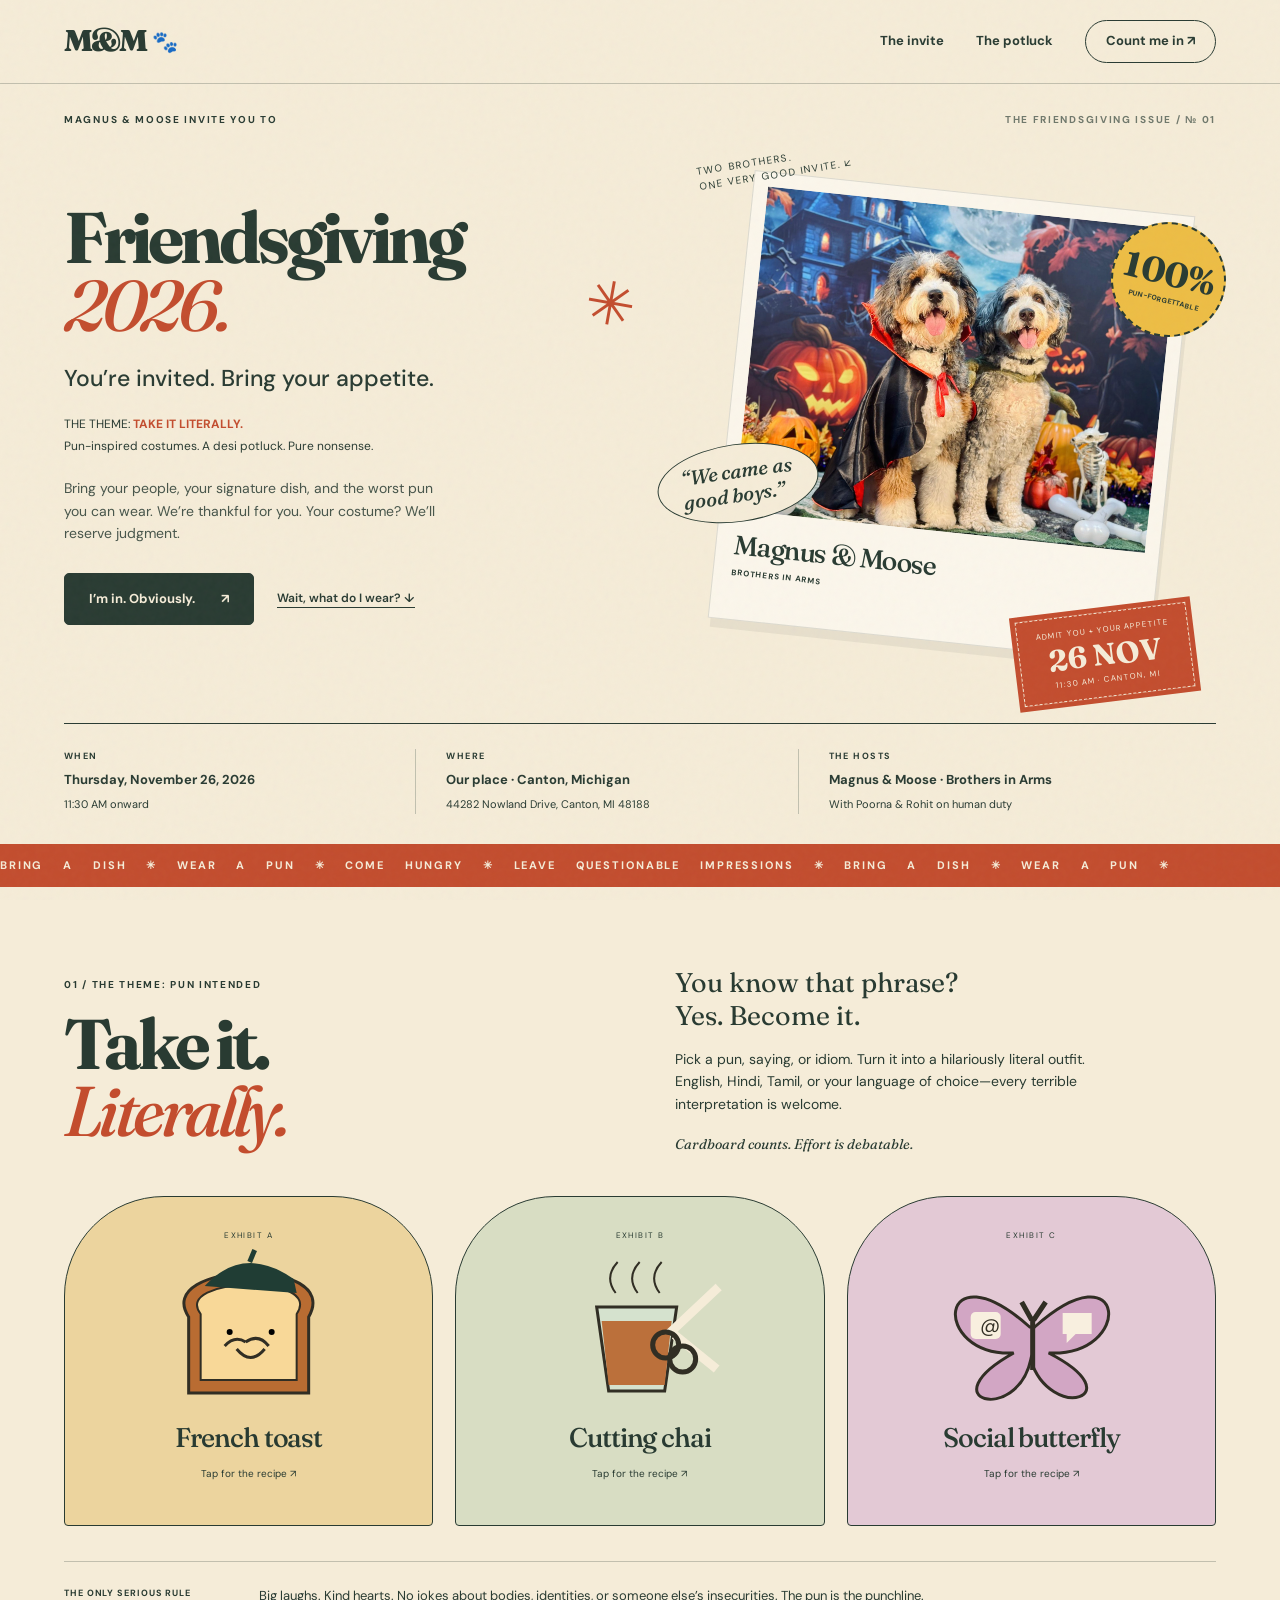
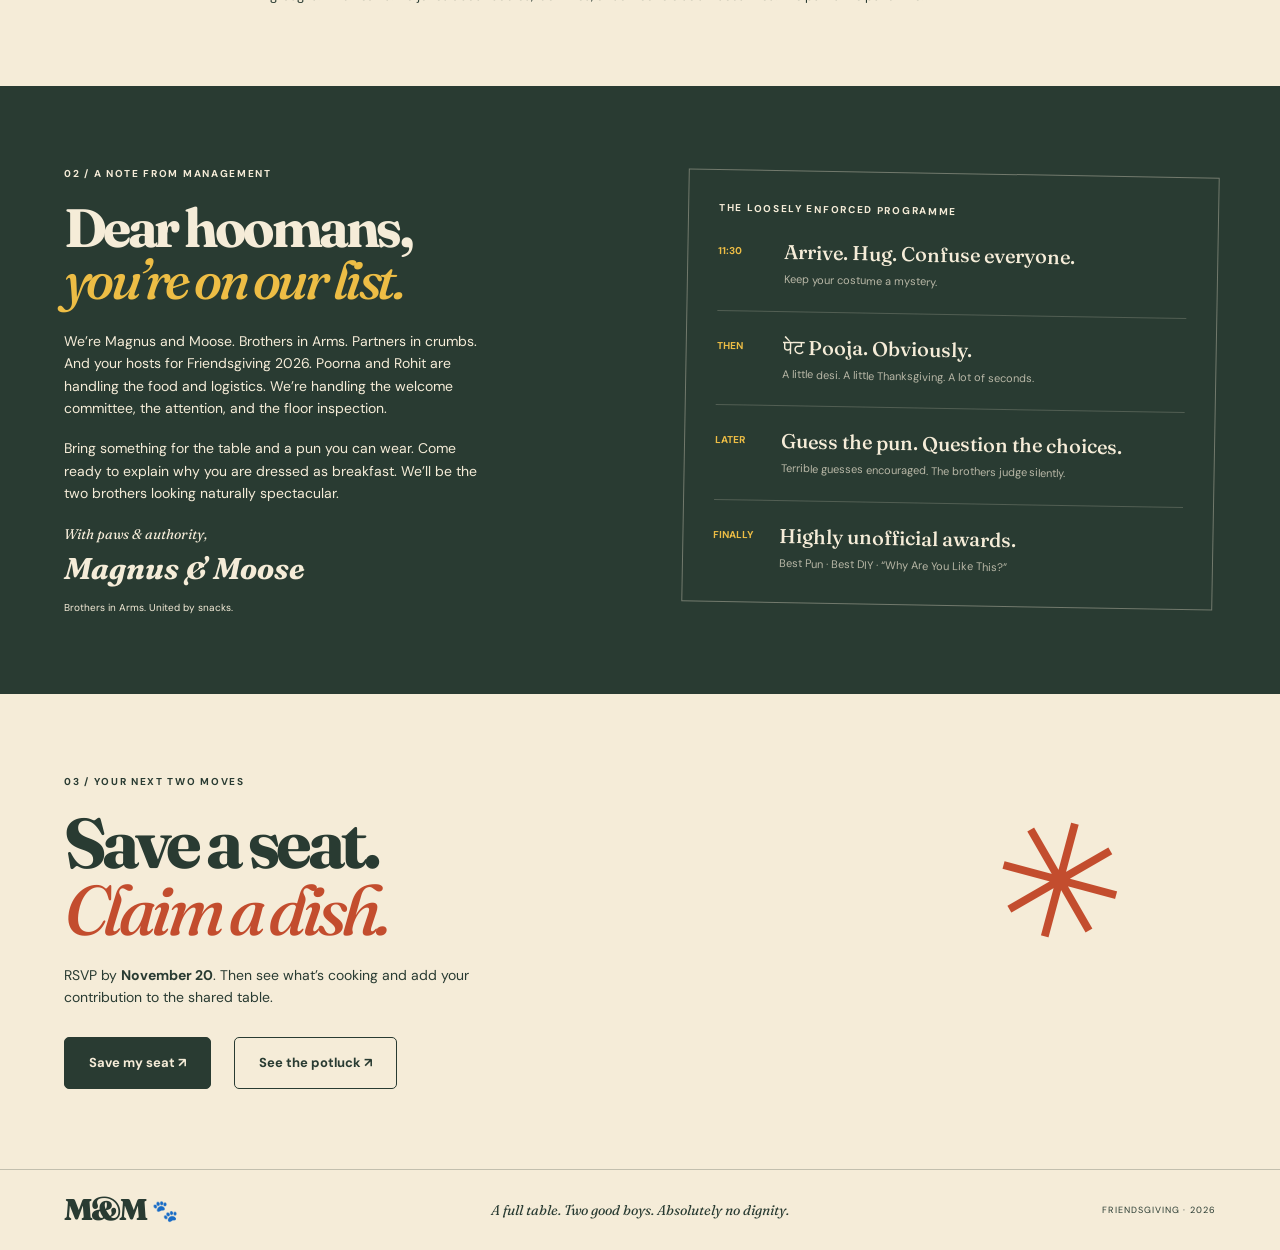
==== commit c021e3cd: "Add files via upload" ====
--- a/index.html
+++ b/index.html
@@ -12,6 +12,6 @@
 <button class="pun-card chai" aria-expanded="false"><span class="card-number">EXHIBIT B</span><svg viewBox="0 0 250 180" aria-hidden="true"><path d="M82 66H162L150 150H94Z" fill="#d5e2ce" stroke="#312e24" stroke-width="3"/><path d="M87 80H157L150 144H94Z" fill="#bb703b"/><path d="M101 52Q89 36 103 21M123 52Q111 36 125 21M145 52Q133 36 147 21" fill="none" stroke="#312e24" stroke-width="2"/><path d="M155 92L204 46M160 94L202 128" stroke="#f5ecd8" stroke-width="9"/><circle cx="151" cy="104" r="13" fill="none" stroke="#312e24" stroke-width="5"/><circle cx="168" cy="118" r="13" fill="none" stroke="#312e24" stroke-width="5"/></svg><span class="pun-name">Cutting chai</span><span class="pun-hint">Tap for the recipe ↗</span><span class="pun-reveal" hidden>A tea-cup outfit + cardboard scissors. Ekdum literal.</span></button>
 <button class="pun-card butterfly" aria-expanded="false"><span class="card-number">EXHIBIT C</span><svg viewBox="0 0 250 180" aria-hidden="true"><path d="M123 86C31 4 23 116 107 112C21 160 110 183 124 119C144 182 228 156 142 112C228 116 220 4 128 86Z" fill="#d2a6c4" stroke="#312e24" stroke-width="3"/><path d="M126 77V129M125 79L115 61M127 79L139 61" stroke="#312e24" stroke-width="5"/><rect x="64" y="71" width="30" height="27" rx="5" fill="#f8efdf"/><text x="73" y="91" font-size="20" fill="#312e24">@</text><path d="M156 72H185V93H169L160 102V93H156Z" fill="#f8efdf"/></svg><span class="pun-name">Social butterfly</span><span class="pun-hint">Tap for the recipe ↗</span><span class="pun-reveal" hidden>Butterfly wings + social-media icons. Very online, very airborne.</span></button></div>
 <div class="golden-rule"><span>THE ONLY SERIOUS RULE</span><p>Big laughs. Kind hearts. No jokes about bodies, identities, or someone else’s insecurities. The pun is the punchline.</p></div></section>
-<section class="host-section section"><div class="host-letter"><span class="eyebrow">02 / A NOTE FROM MANAGEMENT</span><h2>Dear hoomans,<br><em>you’re on our list.</em></h2><p>We’re Magnus and Moose. Brothers in Arms. Partners in crumbs. And your hosts for Friendsgiving 2026. Poorna and Rohit are handling the food and logistics. We’re handling the welcome committee, the attention, and the floor inspection.</p><p>Bring something for the table and a pun you can wear. Come ready to explain why you are dressed as breakfast. We’ll be the two brothers looking naturally spectacular.</p><p class="signature">With paws & authority,<br><b>Magnus & Moose</b><small>Brothers in Arms. United by snacks.</small></p></div><aside class="programme"><span class="eyebrow">THE LOOSELY ENFORCED PROGRAMME</span><div><b>11:30</b><p>Arrive. Hug. Confuse everyone.<small>Keep your costume a mystery.</small></p></div><div><b>THEN</b><p>Pet pooja. Obviously.<small>A little desi. A little Thanksgiving. A lot of seconds.</small></p></div><div><b>LATER</b><p>Guess the pun. Question the choices.<small>Terrible guesses encouraged. The brothers judge silently.</small></p></div><div><b>FINALLY</b><p>Highly unofficial awards.<small>Best Pun · Best DIY · “Why Are You Like This?”</small></p></div></aside></section>
+<section class="host-section section"><div class="host-letter"><span class="eyebrow">02 / A NOTE FROM MANAGEMENT</span><h2>Dear hoomans,<br><em>you’re on our list.</em></h2><p>We’re Magnus and Moose. Brothers in Arms. Partners in crumbs. And your hosts for Friendsgiving 2026. Poorna and Rohit are handling the food and logistics. We’re handling the welcome committee, the attention, and the floor inspection.</p><p>Bring something for the table and a pun you can wear. Come ready to explain why you are dressed as breakfast. We’ll be the two brothers looking naturally spectacular.</p><p class="signature">With paws & authority,<br><b>Magnus & Moose</b><small>Brothers in Arms. United by snacks.</small></p></div><aside class="programme"><span class="eyebrow">THE LOOSELY ENFORCED PROGRAMME</span><div><b>11:30</b><p>Arrive. Hug. Confuse everyone.<small>Keep your costume a mystery.</small></p></div><div><b>THEN</b><p>पेट Pooja. Obviously.<small>A little desi. A little Thanksgiving. A lot of seconds.</small></p></div><div><b>LATER</b><p>Guess the pun. Question the choices.<small>Terrible guesses encouraged. The brothers judge silently.</small></p></div><div><b>FINALLY</b><p>Highly unofficial awards.<small>Best Pun · Best DIY · “Why Are You Like This?”</small></p></div></aside></section>
 <section class="closing section"><span class="eyebrow">03 / YOUR NEXT TWO MOVES</span><h2>Save a seat.<br><em>Claim a dish.</em></h2><p>RSVP by <strong data-party="deadline">November 20</strong>. Then see what’s cooking and add your contribution to the shared table.</p><div class="actions"><a class="button" href="rsvp.html">Save my seat ↗</a><a class="button outline" href="potluck.html">See the potluck ↗</a></div><span class="closing-flower" aria-hidden="true">✳</span></section>
 </main><footer><a class="brand" href="index.html">M&amp;M<span aria-hidden="true">🐾</span></a><p>A full table. Two good boys. Absolutely no dignity.</p><span>FRIENDSGIVING · 2026</span></footer><noscript><p class="notice">Please enable JavaScript for event details and forms.</p></noscript></body></html>
